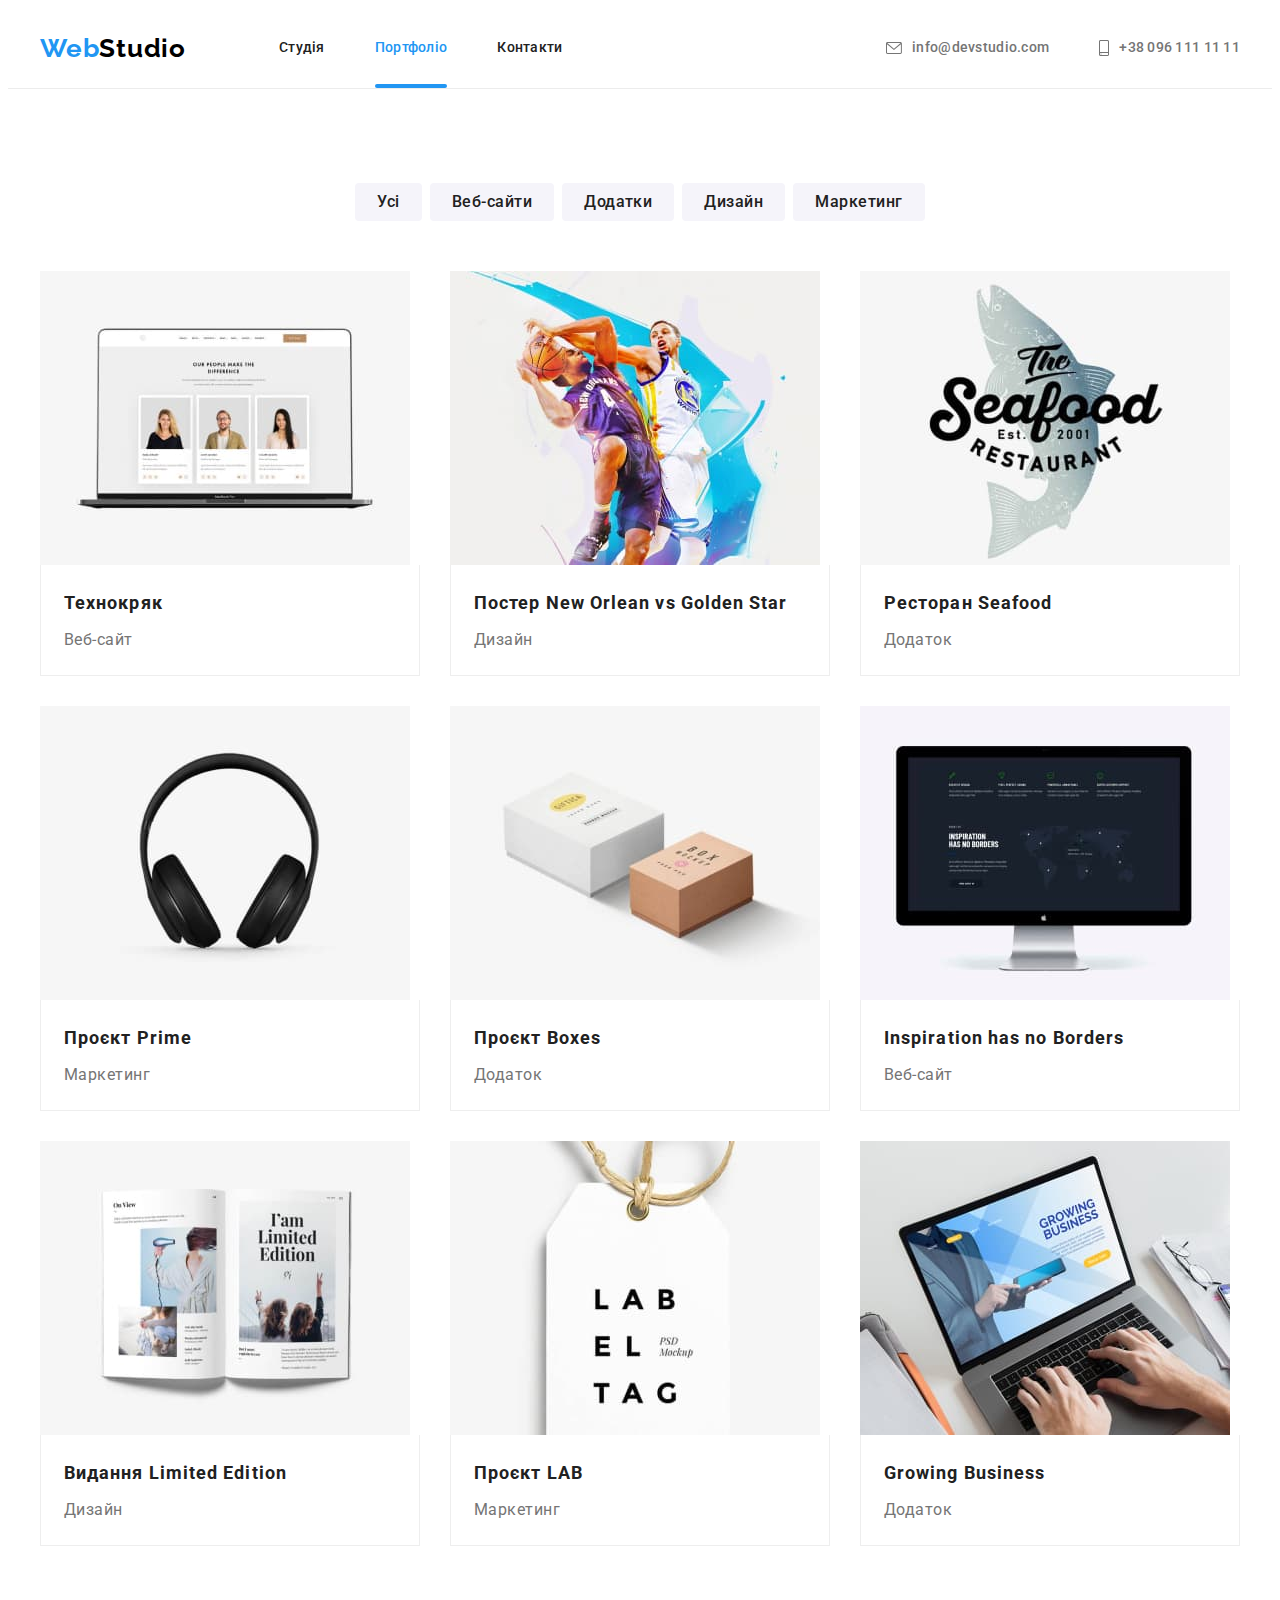
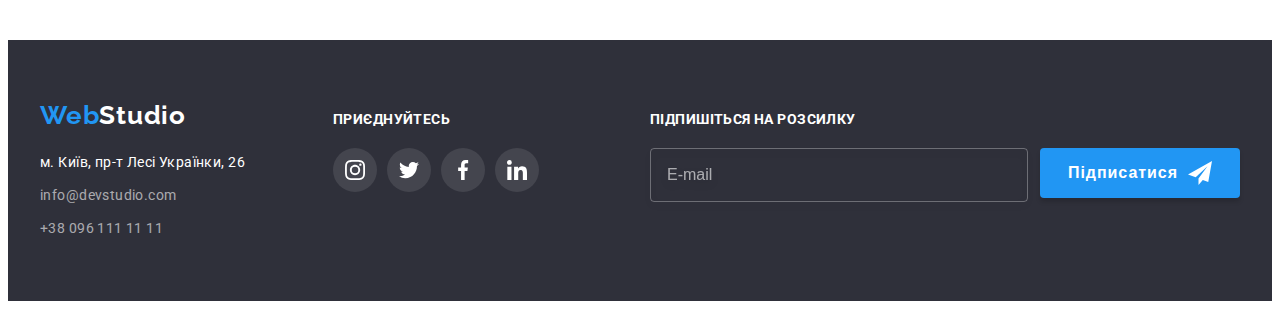
==== portfolio.html @ d059f456 "test" ====
<!DOCTYPE html>
<html lang="en">
  <head>
    <meta charset="UTF-8" />
    <meta http-equiv="X-UA-Compatible" content="IE=edge" />
    <meta name="viewport" content="width=device-width, initial-scale=1.0" />
    <title>Portfolio</title>

    <link rel="preconnect" href="https://fonts.googleapis.com" />
    <link rel="preconnect" href="https://fonts.gstatic.com" crossorigin />
    <link
      href="https://fonts.googleapis.com/css2?family=Raleway:wght@700&family=Roboto:wght@400;500;700;900&display=swap"
      rel="stylesheet"
    />
    <link
      rel="stylesheet"
      href="https://cdnjs.cloudflare.com/ajax/libs/modern-normalize/1.1.0/modern-normalize.min.css"
      integrity="sha512-wpPYUAdjBVSE4KJnH1VR1HeZfpl1ub8YT/NKx4PuQ5NmX2tKuGu6U/JRp5y+Y8XG2tV+wKQpNHVUX03MfMFn9Q=="
      crossorigin="anonymous"
      referrerpolicy="no-referrer"
    />
    <link
      rel="stylesheet"
      href="https://cdnjs.cloudflare.com/ajax/libs/animate.css/4.1.1/animate.min.css"
    />
    <link href="https://unpkg.com/aos@2.3.1/dist/aos.css" rel="stylesheet" />
    <link rel="stylesheet" href="./css/style.css" />
  </head>
  <body>
    <header class="top top-border">
      <div class="container">
        <a class="top-logo" href="#" lang="en"
          ><span class="logo-color">Web</span>Studio</a
        >
        <nav class="navigation">
          <ul class="nav-site list">
            <li class="navigation-item">
              <a class="link" href="./index.html">Студія</a>
            </li>
            <li class="navigation-item">
              <a class="link current" href="./portfolio.html">Портфоліо</a>
            </li>
            <li class="navigation-item">
              <a class="link" href="#">Контакти</a>
            </li>
          </ul>
        </nav>
        <ul class="nav-contacts list">
          <li class="contacts-item">
            <a class="link-contacts" href="mailto:info@devstudio.com"
              ><svg class="contacts-userpic" width="16" height="12">
                <use href="./images/icons.svg#icon-letter"></use>
              </svg>
              info@devstudio.com
            </a>
          </li>

          <li class="contacts-item">
            <a class="link-contacts" href="tel:+380961111111">
              <svg class="contacts-userpic" width="10" height="16">
                <use href="./images/icons.svg#icon-smartphone"></use>
              </svg>
              +38 096 111 11 11
            </a>
          </li>
        </ul>
      </div>
    </header>
    <main>
      <!-- Фільтр портфоліо -->

      <section class="section">
        <div class="container">
          <h1 hidden class="visually-hidden">Портфоліо</h1>
          <ul class="filter-list list">
            <li class="filter-item">
              <button class="filter-btn" type="button">Усі</button>
            </li>
            <li>
              <button class="filter-btn" type="button">Веб-сайти</button>
            </li>
            <li><button class="filter-btn" type="button">Додатки</button></li>
            <li><button class="filter-btn" type="button">Дизайн</button></li>
            <li>
              <button class="filter-btn" type="button">Маркетинг</button>
            </li>
          </ul>
          <!-- Портфоліо -->
          <ul class="portfolio-list list">
            <li class="portfolio-item">
              <a class="portfolio-link" href="#">
                <div class="portfolio-description-wrap">
                  <img
                    src="./images/project_1.jpg"
                    alt="ноутбук з відкритим сайтом"
                    width="370"
                  />
                  <p class="portfolio-description">
                    Ресурс пропонує комплексні пропозиції з різним рівнем
                    функціоналу та сервісів. Все це дозволить відвідувачу
                    отримати вичерпні відомості про компанію чи приватну особу.
                  </p>
                </div>
                <div class="border-wrap">
                  <h2 class="portfolio-title">Технокряк</h2>
                  <p class="portfolio-text">Веб-сайт</p>
                </div>
              </a>
            </li>
            <li class="portfolio-item">
              <a class="portfolio-link" href="#">
                <div class="portfolio-description-wrap">
                  <img
                    src="./images/project_2.jpg"
                    alt="два баскетболісти і м'яч"
                    width="370"
                  />
                  <p class="portfolio-description">
                    Ресурс пропонує комплексні пропозиції з різним рівнем
                    функціоналу та сервісів. Все це дозволить відвідувачу
                    отримати вичерпні відомості про компанію чи приватну особу.
                  </p>
                </div>
                <div class="border-wrap">
                  <h2 class="portfolio-title">
                    Постер New Orlean vs Golden Star
                  </h2>
                  <p class="portfolio-text">Дизайн</p>
                </div>
              </a>
            </li>
            <li class="portfolio-item">
              <a class="portfolio-link" href="#">
                <div class="portfolio-description-wrap">
                  <img
                    src="./images/project_3.jpg"
                    alt="назва ресторану"
                    width="370"
                  />
                  <p class="portfolio-description">
                    Ресурс пропонує комплексні пропозиції з різним рівнем
                    функціоналу та сервісів. Все це дозволить відвідувачу
                    отримати вичерпні відомості про компанію чи приватну особу.
                  </p>
                </div>
                <div class="border-wrap">
                  <h2 class="portfolio-title">Ресторан Seafood</h2>
                  <p class="portfolio-text">Додаток</p>
                </div>
              </a>
            </li>
            <li class="portfolio-item">
              <a class="portfolio-link" href="#">
                <div class="portfolio-description-wrap">
                  <img
                    src="./images/project_4.jpg"
                    alt="навушники"
                    width="370"
                  />
                  <p class="portfolio-description">
                    Ресурс пропонує комплексні пропозиції з різним рівнем
                    функціоналу та сервісів. Все це дозволить відвідувачу
                    отримати вичерпні відомості про компанію чи приватну особу.
                  </p>
                </div>
                <div class="border-wrap">
                  <h2 class="portfolio-title">Проєкт Prime</h2>
                  <p class="portfolio-text">Маркетинг</p>
                </div>
              </a>
            </li>
            <li class="portfolio-item">
              <a class="portfolio-link" href="#">
                <div class="portfolio-description-wrap">
                  <img
                    src="./images/project_5.jpg"
                    alt="дві картонні коробки"
                    width="370"
                  />
                  <p class="portfolio-description">
                    Ресурс пропонує комплексні пропозиції з різним рівнем
                    функціоналу та сервісів. Все це дозволить відвідувачу
                    отримати вичерпні відомості про компанію чи приватну особу.
                  </p>
                </div>
                <div class="border-wrap">
                  <h2 class="portfolio-title">Проєкт Boxes</h2>
                  <p class="portfolio-text">Додаток</p>
                </div>
              </a>
            </li>
            <li class="portfolio-item">
              <a class="portfolio-link" href="#">
                <div class="portfolio-description-wrap">
                  <img src="./images/project_6.jpg" alt="монітор" width="370" />
                  <p class="portfolio-description">
                    Ресурс пропонує комплексні пропозиції з різним рівнем
                    функціоналу та сервісів. Все це дозволить відвідувачу
                    отримати вичерпні відомості про компанію чи приватну особу.
                  </p>
                </div>
                <div class="border-wrap">
                  <h2 class="portfolio-title">Inspiration has no Borders</h2>
                  <p class="portfolio-text">Веб-сайт</p>
                </div>
              </a>
            </li>
            <li class="portfolio-item">
              <a class="portfolio-link" href="#">
                <div class="portfolio-description-wrap">
                  <img
                    src="./images/project_7.jpg"
                    alt="розгорнутий журнал"
                    width="370"
                  />
                  <p class="portfolio-description">
                    Ресурс пропонує комплексні пропозиції з різним рівнем
                    функціоналу та сервісів. Все це дозволить відвідувачу
                    отримати вичерпні відомості про компанію чи приватну особу.
                  </p>
                </div>
                <div class="border-wrap">
                  <h2 class="portfolio-title">Видання Limited Edition</h2>
                  <p class="portfolio-text">Дизайн</p>
                </div>
              </a>
            </li>
            <li class="portfolio-item">
              <a class="portfolio-link" href="#">
                <div class="portfolio-description-wrap">
                  <img
                    src="./images/project_8.jpg"
                    alt="етикетка"
                    width="370"
                  />
                  <p class="portfolio-description">
                    Ресурс пропонує комплексні пропозиції з різним рівнем
                    функціоналу та сервісів. Все це дозволить відвідувачу
                    отримати вичерпні відомості про компанію чи приватну особу.
                  </p>
                </div>
                <div class="border-wrap">
                  <h2 class="portfolio-title">Проєкт LAB</h2>
                  <p class="portfolio-text">Маркетинг</p>
                </div>
              </a>
            </li>
            <li class="portfolio-item">
              <a class="portfolio-link" href="#">
                <div class="portfolio-description-wrap">
                  <img
                    src="./images/project_9.jpg"
                    alt="людина друкує на клавіатурі ноутбука"
                    width="370"
                  />
                  <p class="portfolio-description">
                    Ресурс пропонує комплексні пропозиції з різним рівнем
                    функціоналу та сервісів. Все це дозволить відвідувачу
                    отримати вичерпні відомості про компанію чи приватну особу.
                  </p>
                </div>
                <div class="border-wrap">
                  <h2 class="portfolio-title">Growing Business</h2>
                  <p class="portfolio-text">Додаток</p>
                </div>
              </a>
            </li>
          </ul>
        </div>
      </section>
    </main>
    <!-- Підвал сторінки -->
    <footer class="footer">
      <div class="container footer-wrap">
        <div class="address-content">
          <a class="footer-logo" href="#" lang="en"
            ><span class="logo-color">Web</span>Studio</a
          >
          <address class="address">
            <ul class="list">
              <li class="address-list">
                <a
                  class="address-map"
                  href="https://goo.gl/maps/hzjMdgmoTVDKXvQg8"
                  target="_blank"
                  rel="noopener noreferrer"
                  >м. Київ, пр-т Лесі Українки, 26</a
                >
              </li>
              <li class="address-list">
                <a class="footer-contacts link" href="mailto:info@devstudio.com"
                  >info@devstudio.com</a
                >
              </li>
              <li class="address-list">
                <a class="footer-contacts link" href="tel:+380961111111"
                  >+38 096 111 11 11</a
                >
              </li>
            </ul>
          </address>
        </div>
        <div class="soc-content">
          <p class="footer-soc-title">приєднуйтесь</p>
          <ul class="footer-soc-list">
            <li class="footer-soc-item">
              <a class="footer-soc-link" href="">
                <svg class="footer-soc-icon" width="20" height="20">
                  <use href="./images/icons.svg#icon-instagram"></use>
                </svg>
              </a>
            </li>
            <li class="footer-soc-item">
              <a class="footer-soc-link" href="">
                <svg class="footer-soc-icon" width="20" height="20">
                  <use href="./images/icons.svg#icon-twitter"></use>
                </svg>
              </a>
            </li>
            <li class="footer-soc-item">
              <a class="footer-soc-link" href="">
                <svg class="footer-soc-icon" width="20" height="20">
                  <use href="./images/icons.svg#icon-facebook"></use>
                </svg>
              </a>
            </li>
            <li class="footer-soc-item">
              <a class="footer-soc-link" href="">
                <svg class="footer-soc-icon" width="20" height="20">
                  <use href="./images/icons.svg#icon-linkedin"></use>
                </svg>
              </a>
            </li>
          </ul>
        </div>
         <div class="subscribe">
          <p class="subscribe-uptitle">Підпишіться на розсилку</p>
          <form class="subscribe-form" action="#" autocomplete="on">
                <input
                  class="subscribe-input"
                  type="email"
                  name="email"
                  placeholder="E-mail"
                  required
                  aria-label="Email"
                />
              <button
                class="subscribe-button"
                type="submit"
               
              >
                Підписатися
                <svg class="subscribe-icon" width="24" height="24">
                  <use
                    href="./images/icons.svg#icon-send"
                  ></use>
                </svg>
              </button>
            </div>
      </div>
    </footer>
    <script src="https://unpkg.com/aos@2.3.1/dist/aos.js"></script>
    <script>
      AOS.init();
    </script>
  </body>
</html>
---- css/style.css ----
body {
    background-color: var(--white-color);
    font-family:  'Roboto', sans-serif;
}
h1, 
h2, 
h3, 
h4, 
h5, 
h6,
p {
   margin: 0;
}
ul {
   margin: 0;
   padding-left: 0;
}
li {
   list-style: none;
}
img {
   display: block;
   max-width: 100%;
   height: auto;
}
a {
   text-decoration: none;
}
button {
   cursor: pointer;
}

 :root {
    --title-color: #212121;
    --accent-color: #2196F3;
    --text-color: #757575;
    --white-color: #FFFFFF;
    --black-color: #000000;
    --section-background-color: #F5F4FA;
    --btn-background-color: #F5F4FA;
    --hero-footer-background:#2F303A;
    --border-line-portfolio: #EEEEEE;
    --soc-icon-color: #AFB1B8;
    --cubic: cubic-bezier(0.4, 0, 0.2, 1);
   
 }
/* HEADER*/
.container {
   width: 1200px;
   margin: 0 auto;
   padding-left: 15px;
   padding-right: 15px;
   outline: none;
}

.top > .container {
   display: flex;
   align-items: center;
   
 }
 .container > .top-logo {
    font-family: 'Raleway', sans-serif;
    color: var(--black-color);
    font-weight: 700;
    font-size: 26px;
    line-height: 1.19;
    letter-spacing: 0.03em;
    text-decoration: none;
    margin-right: 93px;    
 }

 .logo-color {
     color: var(--accent-color);
     font-family: 'Raleway', sans-serif;
 }
 /* navigation */
 .nav-site {
   display: flex;
 } 
 .nav-site .navigation-item:not(:last-child),
 .nav-contacts .contacts-item:not(:last-child) {
   margin-right: 50px;
 }
 .nav-contacts {
   display: flex;
   margin-left: auto;
 }
 .navigation-item > .link,
 .link-contacts {
   display: block;
   padding-top: 32px;
   padding-bottom: 32px;
 }
  .link {
     color: var(--title-color);
     font-weight: 500;
     font-size: 14px;
     line-height: 1.14;
     letter-spacing: 0.02em;
     text-decoration: none;
     transition: color 250ms cubic-bezier(0.4, 0, 0.2, 1);
     
  }
.link:hover,
.link:focus {
    color: var(--accent-color);  
    cursor: pointer;
   
}
.link-contacts {
    color: var(--text-color);
    font-weight: 500;
    font-size: 14px;
    line-height: 1.14;
    letter-spacing: 0.02em;
   transition: color 250ms cubic-bezier(0.4, 0, 0.2, 1);
}
.link-contacts:hover,
.link-contacts:focus {
   color: var(--accent-color);
   cursor: pointer;
}
 .list {
    list-style: none;
    text-decoration: none;
 }
  .link-contacts {
   display: flex;
   align-items: center;
   gap: 10px;
   color: var(--text-color);
  }
  .contacts-userpic {
   fill: currentColor;
  }


 
 .nav-site .current {
    color: var(--accent-color)
 }
 .navigation-item {
   position: relative;
 }
 .current::after {
   position: absolute;
   bottom: 0;
   content: '';
   display: block;
   height: 4px;
   width: 100%;
   border-radius: 2px;
   background: var(--accent-color);
      
 }
 /* HERO */
 section.hero {
    background-color: var(--hero-footer-background);
   background-image: linear-gradient(rgba(47, 48, 58, 0.4),
            rgba(47, 48, 58, 0.4)),
         url(../images/bcg-img.jpg);
    background-repeat: no-repeat;
    background-position: center;
    margin: 0 auto;
    max-width: 1600px;
 }
 .hero {
   padding-top: 200px;
   padding-bottom: 200px; 
 }
 .hero-title {
    text-align: center;
    font-weight: 900;
    font-size: 44px;
    line-height: 1.36;
    letter-spacing: 0.06em;
    text-transform: uppercase;
    color: var(--white-color);
    margin-bottom: 30px;
   
 }
 .hero-button {
    display: block;
    margin: 0 auto;
    font-family: 'Roboto', sans-serif;
    font-weight: 700;
    font-size: 16px;
    line-height: 1.88;
    letter-spacing: 0.06em;
    color: var(--white-color);
    background-color: var(--accent-color);
    border: none;
    cursor: pointer;
    border-radius: 4px;
    padding: 10px 32px;
    outline: none;
    transition: color 350ms var(--cubic), background-color 350ms var(--cubic);
    
 }
 .hero-button:hover,
 .hero-button:focus {
   box-shadow: 0px 4px 4px rgb(0 0 0 / 15%);
   
   
 }
 .hero-button:active {
   transform: translateY(5px) translateX(2px);
   box-shadow: 2px 4px 0 transparent;
 }

 /* FEATURES */
.section {
   padding-top: 94px;
   padding-bottom: 94px;
 }





 .features-group-list {
   display: flex;
   justify-content: space-between;
   gap: 30px;
   margin-bottom: 30px;
 }
 
 .feature-icons {
   display: flex;
   align-items: center;
   justify-content: center;
   width: 270px;
   height: 120px;
   background-color: var(--btn-background-color);
  margin-bottom: 30px;
 }
 .features-list {
   display: flex;
   gap: 30px;
 }

 .features-title {
    font-weight: 700;
    font-size: 14px;
    line-height: 1.5;
    letter-spacing: 0.03em;
    text-transform: uppercase;
    color: var(--title-color);
    margin-bottom: 10px;
 }
 .features-text {
    font-weight: 400;
    font-size: 14px;
    line-height: 1.71;
    letter-spacing: 0.03em;
    color: var(--text-color);
 }
 /* WHAT WE DO */
 .action {
padding-top: 0;
 }
 .action-title {
   text-align: center;
    font-weight: 700;
    font-size: 36px;
    line-height: 1.16;
    letter-spacing: 0.03em;
    color: var(--title-color);
    margin-bottom: 50px;
 }
 .action-list {
   display: flex;
   gap: 30px;
 }
 .action-item {
   position: relative;
 }
 .action-text {
    position: absolute;
    bottom: 0;
    font-weight: 700;
    font-size: 14px;
    line-height: 1.14;
    letter-spacing: 0.03em;
    text-transform: uppercase;
    width: 370px;
    height: 70px;
    color: var(--white-color);
    background: rgba(47, 48, 58, 0.8);
    display: flex;
    align-items: center;
    justify-content: center;
    
 }
 
 /* OUR TEAM */
 .section-team {
   padding-top: 94px;
   padding-bottom: 94px;
 }
 .team {
    background-color: var(--section-background-color);
 }
 .team-list {
   display: flex;
   gap: 30px;

 }
 .team-item {
    background-color: var(--white-color);
    box-shadow: 0px 1px 3px rgba(0, 0, 0, 0.12), 0px 1px 1px rgba(0, 0, 0, 0.14), 0px 2px 1px rgba(0, 0, 0, 0.2);
    border-radius: 0px 0px 4px 4px;
 }
 .team-title {
    font-weight: 700;
    font-size: 36px;
    line-height: 1.16;
    letter-spacing: 0.03em;
    color: var(--title-color);
    padding-bottom: 50px;
    text-align: center;
 }
 .team-uptitle {
   display: block;
   text-align: center;
    font-weight: 500;
    font-size: 16px;
    line-height: 1.18;
    letter-spacing: 0.03em;
    color: var(--title-color);
    margin-bottom: 10px;
 }
 .team-text {
   display: block;
   text-align: center;
    font-weight: 400;
    font-size: 16px;
    line-height: 1.18;
    letter-spacing: 0.03em;
    color: var(--text-color);
    margin-bottom: 16px;
   
 }
 .team-wrap {
   padding: 30px 0;
 }
 .team-list-icon {
   display: flex; 
   justify-content: center;
   gap: 10px;
   
 }
 .team-item-icon {
   display: inline-block;
   width: 44px;
   height: 44px;
   background-size: contain;
      
 } 

 .team-soc-link:hover,
 .team-soc-link:focus {
   background-color: var(--accent-color);
   color: var(--white-color);
   cursor: pointer;
 }
 .team-soc-link {
   display: flex;
   align-items: center;
   justify-content: center;
   width: 100%;
   height: 100%;
   color: var(--soc-icon-color);
   border-radius: 50%;
   transition: background-color 250ms var(--cubic), color 250ms var(--cubic);
 }

 .team-soc-icon {
   fill: currentColor;
 }
 
 /* CLIENTS */
 .client-title {
   font-weight: 700;
   font-size: 36px;
   line-height: 1.16;
   letter-spacing: 0.03em;
   color: var(--title-color);
   padding-bottom: 50px;
   text-align: center;
 }
 .client-list {
   display: flex;
   gap: 30px;
   justify-content: center;
   
 }
 .client-item {
   width: 170px;
   height: 92px;
   border-radius: 4px;
 }

 .client-link {
   display: flex;
   justify-content: center;
   align-items: center;
   border: 1px solid #AFB1B8;
   color: #AFB1B8;
   border-radius: 4px;
   width: 100%;
   height: 100%;
   transition: color 250ms var(--cubic), border-color 250ms var(--cubic);
 }
 .client-icon {
   fill:currentColor;
   
 }

 .client-link:hover,
 .client-link:focus {
    border-color: var(--accent-color);
    color: var(--accent-color);
 }

 .client-icon:hover {
    fill: var(--accent-color);  
      
 }


 /* FOOTER */
 .footer {
    background-color: var(--hero-footer-background);
 }
 .footer > .container {
   padding-top: 60px;
   padding-bottom: 60px;
   margin: 0 auto;
 }
 .footer-logo {
   display: block;
   margin-bottom: 20px;
 }
 .footer-logo {
   font-family: 'Raleway', sans-serif;
   color: var(--white-color);
   font-weight: 700;
   font-size: 26px;
   line-height: 1.2;
   letter-spacing: 0.03em;
   text-decoration: none;
 }
.address-list > a {
    text-decoration: none;
    font-weight: 400;
    font-style: normal;
    font-size: 14px;
    line-height: 1.71;
    letter-spacing: 0.03em;
    
}
.address-list:not(:last-child)
 {
   display: block;
   margin-bottom: 9px;
}
.address-map {
    color: var(--white-color);
}

.footer-contacts {
   color: rgba(255, 255, 255, 0.6);
}
.footer-wrap {
   display: flex;
   align-items: baseline;
   justify-content: space-between;
}
.soc-content {
   margin-right: 93px;
}
.footer-soc-title {
   display: block;
   font-weight: 700;
   font-size: 14px;
   line-height: 1.14;
   letter-spacing: 0.03em;
   text-transform: uppercase;
   color: var(--white-color);
   margin-bottom: 20px;
  
}
.footer-soc-list {
   display: flex;
   justify-content: center;
   gap: 10px;
}
.footer-soc-item {
   width: 44px;
   height: 44px;
  

}
.footer-soc-link:hover,
.footer-soc-link:focus {
   background-color: var(--accent-color);
}
.footer-soc-link {
   display: flex;
   align-items: center;
   justify-content: center;
   width: 100%;
   height: 100%;
   background: rgba(255, 255, 255, 0.1);
   color: var(--white-color);
   border-radius: 50%;
   transition: background-color 250ms var(--cubic);
}
.footer-soc-icon {
   color: currentColor;
}
.footer-soc-icon {
   fill: var(--white-color);
}
.address-content {
   margin-right: 70px;
}

.title-newsletter {
   font-weight: 700;
   font-size: 14px;
   line-height: 1.14;
   text-transform: uppercase;
   color: var(--white-color);
   margin-bottom: 20px; 
}
.subscribe-form {
   display: flex;
   gap: 12px;
   justify-content: flex-end;
}
.subscribe-uptitle {
   font-weight: 700;
   font-size: 14px;
   line-height: 1.14;
   letter-spacing: 0.03em;
   text-transform: uppercase;
   color: var(--white-color);
   margin-bottom: 20px;
}

.subscribe-label {
   display: block;
}
.subscribe-input {
   width: 358px;
   height: 50px;
   background-color: transparent;
   border: 1px solid rgba(255, 255, 255, 0.3);
   filter: drop-shadow(0px 4px 4px rgba(0, 0, 0, 0.15));
   border-radius: 4px;
   outline: transparent;
   padding-left: 16px;
   color: rgba(255, 255, 255, 0.6);
}

.subscribe-input::placeholder {
   font-size: 16px;
   line-height: 1.25;
   color: rgba(255, 255, 255, 0.6);
   
}
.subscribe-button {
   display: flex;
   justify-content: center;
   align-items: center;
   width: 200px;
   height: 50px;
   background-color: var(--accent-color);
   padding: 0;
   border: none;
   box-shadow: 0px 4px 4px rgba(0, 0, 0, 0.15);
   border-radius: 4px;
   outline: transparent;
   font-weight: 700;
   font-size: 16px;
   line-height: 1.87;
   letter-spacing: 0.06em;
   color: var(--white-color);
   transition: transform 250ms var(--cubic);
}
.subscribe-button:active {
 transform: translateY(2px);
 }

   

.subscribe-icon {
  fill: var(--white-color);
   margin-left: 10px;
}

/* PORTFOLIO */

.filter-list {
   display: flex;
   gap: 8px;
   justify-content: center;
   margin-bottom: 50px;
}
 .top-border {
    border-bottom: 1px solid #ECECEC;
 }
.filter-btn {
    font-family: 'Roboto', sans-serif;
    font-weight: 500;
    font-size: 16px;
    line-height: 1.62;
    letter-spacing: 0.03em;
    border: none;
    color: var(--title-color);
    background-color: var(--btn-background-color);
    border-radius: 4px;
    cursor: pointer;
    padding: 6px 22px;
   transition: background-color 250ms var(--cubic), color 250ms var(--cubic), box-shadow 250ms var(--cubic);
   
}
.filter-btn:hover,
.filter-btn:focus {
    background-color: var(--accent-color);
    color: var(--white-color);
   box-shadow: 0px 3px 1px rgba(0, 0, 0, 0.1), 0px 1px 2px rgba(0, 0, 0, 0.08), 0px 2px 2px rgba(0, 0, 0, 0.12);

}
.portfolio-item {
   position: relative;
   transition: box-shadow 250ms var(--cubic);
}
.portfolio-item:hover,
.portfolio-item:focus {
   box-shadow: 0px 1px 1px rgba(0, 0, 0, 0.12), 0px 4px 4px rgba(0, 0, 0, 0.06), 1px 4px 6px rgba(0, 0, 0, 0.16);
}
.portfolio-list {
   display: flex;
   flex-wrap: wrap;
   gap: 30px;
   justify-content: center;
}
.portfolio-description-wrap {
   position: relative;
   overflow: hidden;
   
}
.portfolio-description {
   position: absolute;
   top: 0;
   height: 100%;
   font-weight: 400; 
   font-size: 18px;
   line-height: 1.56;
   letter-spacing: 0.03em;
   color: var(--white-color);
   background: rgba(33, 150, 243, 0.9);
   padding: 63px 24px;
   opacity: 0;
   transform: translateY(100%);
   transition-duration: 250ms;
   transition-timing-function: cubic-bezier(0.2, 0, 0.2, 1);
  
   
  
}
.portfolio-link:hover .portfolio-description {
   opacity: 1;
   transform: translateY(0);
   transition-duration: 250ms;
   transition-timing-function: cubic-bezier(0.2, 0, 0.2, 1);  
  
 
  
}
.portfolio-title {
    font-weight: 700;
    font-size: 18px;
    line-height: 2.0;
    letter-spacing: 0.06em;
    color: var(--title-color);
    margin-bottom: 4px;
    
}
.portfolio-text {
    font-weight: 400;
    font-size: 16px;
    line-height: 1.88;
    letter-spacing: 0.03em;
    color: var(--text-color);
   
}
.portfolio-item {
    background-color: var(--white-color);
   flex-basis: calc((100% - 60px) / 3);
}
.portfolio-link {
    text-decoration: none;

}
.border-wrap {
   border-right: 1px solid var(--border-line-portfolio);
   border-bottom: 1px solid var(--border-line-portfolio);
   border-left: 1px solid var(--border-line-portfolio);
   padding: 20px 0 20px 23px;
  

}

/* MODAL */

 .backdrop {
    position: fixed;
    width: 100%;
    height: 100%;
    top: 0;
    z-index: 1;
    background-color: rgba(47, 48, 58, 0.4);
    transition: opacity 300ms var(--cubic), visibility 250ms var(--cubic);
   
 }

 .modal {
    position: absolute;
    width: 528px;
    min-height: 581px;
    background-color: var(--white-color);
    box-shadow: 0px 1px 3px rgba(0, 0, 0, 0.12), 0px 1px 1px rgba(0, 0, 0, 0.14), 0px 2px 1px rgba(0, 0, 0, 0.2);
    border-radius: 4px;
    top: 50%;
    left: 50%;
    transform: translate(-50%, -50%) scale(1);
    transition: transform 300ms var(--cubic);
    padding: 40px;

 }
  .backdrop.is-hidden>.modal {
   transform: translate(-50%, -50%) scale(0);
   
   
  }

 .is-hidden {
    visibility: hidden;
    opacity: 0;
    pointer-events: none; 
 } 

 .modal-btn-close {
    position: absolute;
    top: 8px;
    right: 8px;
    width: 30px;
    height: 30px;
    display: flex;
    align-items: center;
    justify-content: center;
    background-color: transparent;
    border: 1px solid rgba(0, 0, 0, 0.1);
    border-radius: 50%;
 } 
 .close-icon {
  fill: currentColor;
 }

 .modal-uptitle {
   font-weight: 700;
   font-size: 20px;
   line-height: 1.15;
   text-align: center;
   letter-spacing: 0.03em;
   color: var(--title-color);
   margin-bottom: 12px;
 }
 .modal-label {
   display: block;
   font-weight: 400;
   font-size: 12px;
   line-height: 1.16;
   letter-spacing: 0.01em;
   color: var(--text-color);
   margin-bottom: 4px;
 }
 .modal-input-wrapper {
   position: relative;
   margin-bottom: 10px;
 }
 .modal-input {
   width: 448px;
   height: 40px;
   border: 1px solid rgba(33, 33, 33, 0.2);
   border-radius: 4px;
   outline: transparent;
   padding-left: 42px;
   transition: border-color 250ms var(--cubic);
 }
 .modal-icon {
   position: absolute;
   left: 12px;
   top: 50%;
   transform: translateY(-50%);
   margin-right: 12px;
   transition: fill 250ms var(--cubic);
   
   
 }
 .modal-input:hover,
 .modal-input:focus,
 .modal-input:hover + .modal-icon,
 .modal-input:focus + .modal-icon {
   border-color: var(--accent-color);
   fill: var(--accent-color);
 }

 .modal-message {
   width: 448px;
   height: 120px;
   border: 1px solid rgba(33, 33, 33, 0.2);
   border-radius: 4px;
   margin-bottom: 20px;
   resize: none;
   padding: 12px 16px;
   outline: transparent;
   transition: border-color 250ms var(--cubic);
 }
 .modal-message:hover {
   border-color: var(--accent-color);
 }


.modal-message::placeholder {
   font-weight: 400;
   font-size: 12px;
   line-height: 1.16;
   letter-spacing: 0.01em;
   color: rgba(117, 117, 117, 0.5);
   
}
.custom-icon {
   width: 16px;
   height: 15px;
   display: flex;
   justify-content: center;
   align-items: center;
   border: 2px solid var(--title-color);
   border-radius: 2px;
   outline: transparent;
   margin-right: 7px;

}
.checkbox-wrapper {
   margin-bottom: 30px;
}
.checkbox-label {
   display: flex;
   justify-content: center;
   align-items: center;
   
}
.checkbox-input:checked + .custom-icon{
   border: none;
   border-color: var(--accent-color);
   background-color: var(--accent-color);
   color: var(--white-color);
   fill: currentColor;
}

/* .checkbox-input {
   position: absolute;
   -webkit-appearance: none;
   -moz-appearance: none;
   appearance: none; 
   або через .visually-hidden 
} */
 .checkbox-text {
   text-align: center;
   font-weight: 400;
   font-size: 14px;
   line-height: 2;   
   letter-spacing: 0.03em;
   color: var(--text-color);
   margin-right: 4px;
 }
 .text-link {
   font-weight: 400;
   font-size: 14px;
   line-height: 2;
   letter-spacing: 0.03em;
   text-decoration-line: underline;
   color: var(--accent-color);
 }

 .chekbox-icon {
   background-color: var(--accent-color);
   margin-right: 7px;
 }
  .modal-btn-submit {
     display: block;
     margin: 0 auto;
     width: 200px;
     height: 50px;
     font-weight: 700;
     font-size: 16px;
     line-height: 1.87;
     text-align: center;
     letter-spacing: 0.06em;
     color: var(--white-color);
     background-color: var(--accent-color);
     box-shadow: 0px 4px 4px rgba(0, 0, 0, 0.15);
     border-radius: 4px;
     border: none;
     transition: drop-shadow 250ms var(--cubic), transform 250ms var(--cubic) ;
  }

  .modal-btn-submit:hover,
  .modal-btn-submit:focus {
     filter: drop-shadow(0px 4px 4px rgba(0, 0, 0, 0.25));
     
  }
  .modal-btn-submit:active {
     transform: translateY(2px);
  }
 /* ------visually-hidden ------*/
  .visually-hidden {
     position: absolute;
     width: 1px;
     height: 1px;
     margin: -1px;
     border: 0;
     padding: 0;
     white-space: nowrap;
     clip-path: inset(100%);
     clip: rect(0 0 0 0);
     overflow: hidden;
  }
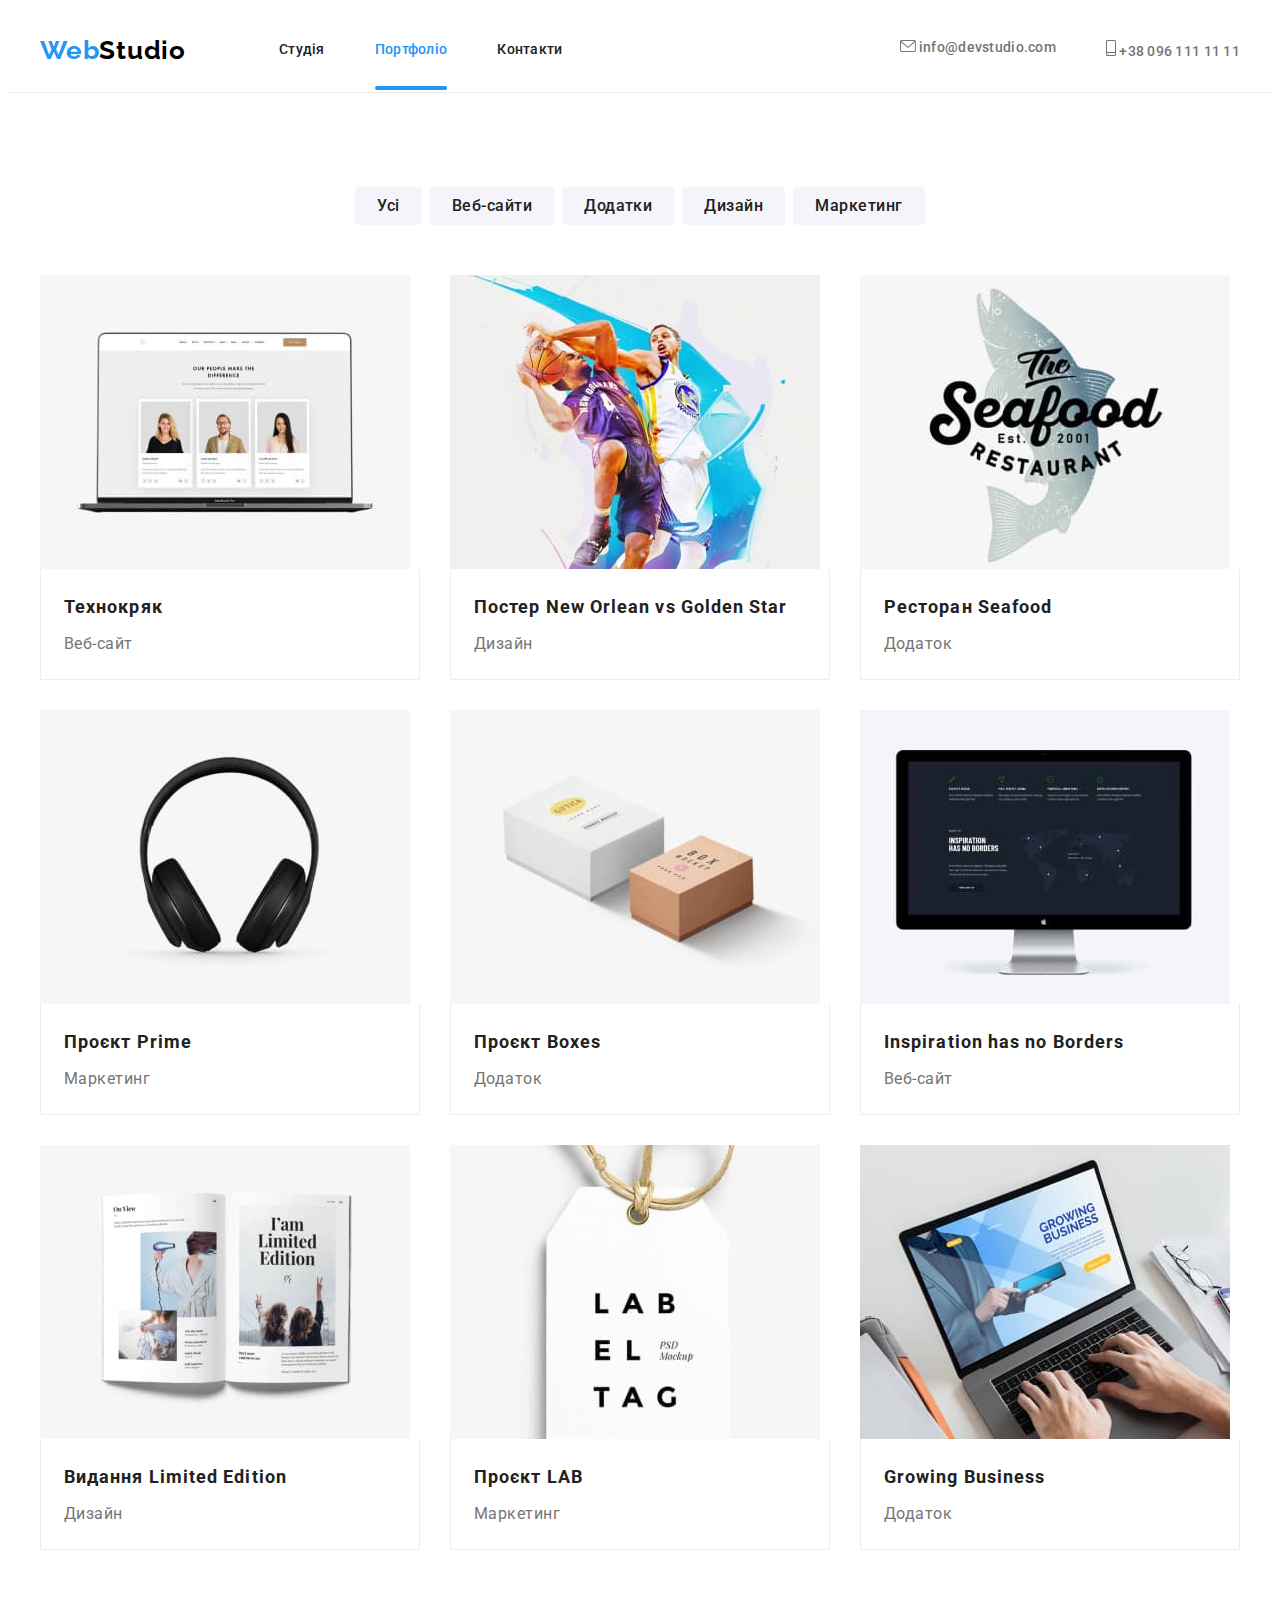
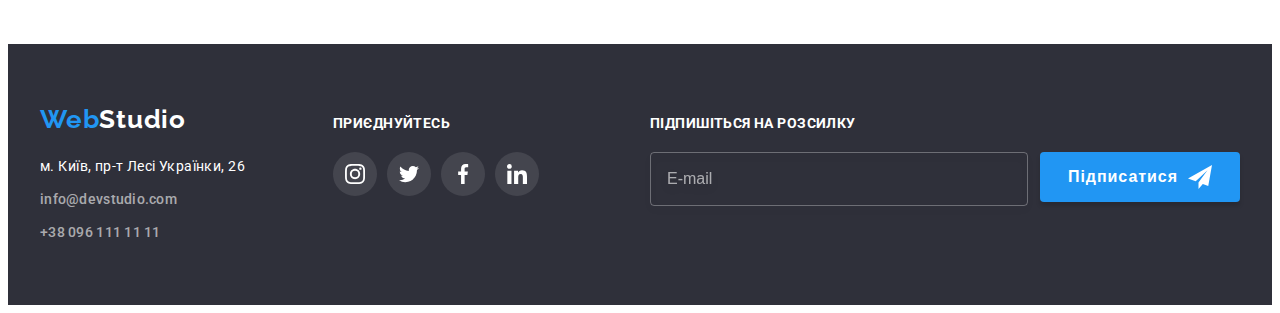
==== commit 5bb914c3: "transfared scss" ====
--- a/portfolio.html
+++ b/portfolio.html
@@ -24,7 +24,8 @@
       href="https://cdnjs.cloudflare.com/ajax/libs/animate.css/4.1.1/animate.min.css"
     />
     <link href="https://unpkg.com/aos@2.3.1/dist/aos.css" rel="stylesheet" />
-    <link rel="stylesheet" href="./css/style.css" />
+    
+    <link rel="stylesheet" href="./css/main.min.css">
   </head>
   <body>
     <header class="top top-border">
--- a/css/main.min.css
+++ b/css/main.min.css
@@ -0,0 +1 @@
+body{background-color:var(--white-color);font-family:"Roboto",sans-serif}h1,h2,h3,h4,h5,h6,p{margin:0}ul{margin:0;padding-left:0}li{list-style:none}img{display:block;max-width:100%;height:auto}a{text-decoration:none}button{cursor:pointer}:root{--title-color: #212121;--accent-color: #2196F3;--text-color: #757575;--white-color: #FFFFFF;--black-color: #000000;--section-background-color: #F5F4FA;--btn-background-color: #F5F4FA;--hero-footer-background: #2F303A;--border-line-portfolio: #EEEEEE;--soc-icon-color: #AFB1B8;--cubic: cubic-bezier(0.4, 0, 0.2, 1)}.container{width:1200px;margin:0 auto;padding-left:15px;padding-right:15px;outline:none}.container>.top-logo{font-family:"Raleway",sans-serif;color:var(--black-color);font-weight:700;font-size:26px;line-height:1.19;letter-spacing:.03em;text-decoration:none;margin-right:93px}.section{padding-top:94px;padding-bottom:94px}.visually-hidden{position:absolute;width:1px;height:1px;margin:-1px;border:0;padding:0;white-space:nowrap;-webkit-clip-path:inset(100%);clip-path:inset(100%);clip:rect(0 0 0 0);overflow:hidden}.top>.container{display:-webkit-box;display:-ms-flexbox;display:flex;-webkit-box-align:center;-ms-flex-align:center;align-items:center}.logo-color{color:var(--accent-color);font-family:"Raleway",sans-serif}.nav-site{display:-webkit-box;display:-ms-flexbox;display:flex}.nav-site .current{color:var(--accent-color)}.nav-site .navigation-item:not(:last-child){margin-right:50px}.nav-contacts{display:-webkit-box;display:-ms-flexbox;display:flex;margin-left:auto}.nav-contacts .contacts-item:not(:last-child){margin-right:50px}.navigation-item{position:relative}.navigation-item>.link{display:block;padding-top:32px;padding-bottom:32px}.link{color:var(--title-color);font-weight:500;font-size:14px;line-height:1.14;letter-spacing:.02em;text-decoration:none;-webkit-transition:color 250ms cubic-bezier(0.4, 0, 0.2, 1);transition:color 250ms cubic-bezier(0.4, 0, 0.2, 1)}.link:hover,.link:focus{color:var(--accent-color);cursor:pointer}.link-contacts{display:-webkit-box;display:-ms-flexbox;display:flex;-webkit-box-align:center;-ms-flex-align:center;align-items:center;gap:10px;color:var(--text-color);font-weight:500;font-size:14px;line-height:1.14;letter-spacing:.02em;-webkit-transition:color 250ms cubic-bezier(0.4, 0, 0.2, 1);transition:color 250ms cubic-bezier(0.4, 0, 0.2, 1);display:block;padding-top:32px;padding-bottom:32px}.link-contacts:hover,.link-contacts:focus{color:var(--accent-color);cursor:pointer}.contacts-userpic{fill:currentColor}.current::after{position:absolute;bottom:0;content:"";display:block;height:4px;width:100%;border-radius:2px;background:var(--accent-color)}.hero-bcg{background-color:var(--hero-footer-background);background-image:-webkit-gradient(linear, left top, left bottom, from(rgba(47, 48, 58, 0.4)), to(rgba(47, 48, 58, 0.4))),url(../images/bcg-img.jpg);background-image:linear-gradient(rgba(47, 48, 58, 0.4), rgba(47, 48, 58, 0.4)),url(../images/bcg-img.jpg);background-repeat:no-repeat;background-position:center;margin:0 auto;max-width:1600px}.hero{padding-top:200px;padding-bottom:200px}.hero-title{text-align:center;font-weight:900;font-size:44px;line-height:1.36;letter-spacing:.06em;text-transform:uppercase;color:var(--white-color);margin-bottom:30px}.hero-button{display:block;margin:0 auto;font-family:"Roboto",sans-serif;font-weight:700;font-size:16px;line-height:1.88;letter-spacing:.06em;color:var(--white-color);background-color:var(--accent-color);border:none;cursor:pointer;border-radius:4px;padding:10px 32px;outline:none;-webkit-transition:color 350ms var(--cubic),background-color 350ms var(--cubic);transition:color 350ms var(--cubic),background-color 350ms var(--cubic)}.hero-button:hover,.hero-button:focus{-webkit-box-shadow:0px 4px 4px rgba(0,0,0,.15);box-shadow:0px 4px 4px rgba(0,0,0,.15)}.hero-button:active{-webkit-transform:translateY(5px) translateX(2px);transform:translateY(5px) translateX(2px);-webkit-box-shadow:2px 4px 0 rgba(0,0,0,0);box-shadow:2px 4px 0 rgba(0,0,0,0)}.features-group-list{display:-webkit-box;display:-ms-flexbox;display:flex;-webkit-box-pack:justify;-ms-flex-pack:justify;justify-content:space-between;gap:30px;margin-bottom:30px}.feature-icons{display:-webkit-box;display:-ms-flexbox;display:flex;-webkit-box-align:center;-ms-flex-align:center;align-items:center;-webkit-box-pack:center;-ms-flex-pack:center;justify-content:center;width:270px;height:120px;background-color:var(--btn-background-color);margin-bottom:30px}.features-list{display:-webkit-box;display:-ms-flexbox;display:flex;gap:30px}.features-title{font-weight:700;font-size:14px;line-height:1.5;letter-spacing:.03em;text-transform:uppercase;color:var(--title-color);margin-bottom:10px}.features-text{font-weight:400;font-size:14px;line-height:1.71;letter-spacing:.03em;color:var(--text-color)}.action{padding-top:0}.action-title{text-align:center;font-weight:700;font-size:36px;line-height:1.16;letter-spacing:.03em;color:var(--title-color);margin-bottom:50px}.action-list{display:-webkit-box;display:-ms-flexbox;display:flex;gap:30px}.action-item{position:relative}.action-text{position:absolute;bottom:0;font-weight:700;font-size:14px;line-height:1.14;letter-spacing:.03em;text-transform:uppercase;width:370px;height:70px;color:var(--white-color);background:rgba(47,48,58,.8);display:-webkit-box;display:-ms-flexbox;display:flex;-webkit-box-align:center;-ms-flex-align:center;align-items:center;-webkit-box-pack:center;-ms-flex-pack:center;justify-content:center}.logo-color{color:var(--accent-color);font-family:"Raleway",sans-serif}.team{background-color:var(--section-background-color)}.team-list{display:-webkit-box;display:-ms-flexbox;display:flex;gap:30px}.team-item{background-color:var(--white-color);-webkit-box-shadow:0px 1px 3px rgba(0,0,0,.12),0px 1px 1px rgba(0,0,0,.14),0px 2px 1px rgba(0,0,0,.2);box-shadow:0px 1px 3px rgba(0,0,0,.12),0px 1px 1px rgba(0,0,0,.14),0px 2px 1px rgba(0,0,0,.2);border-radius:0px 0px 4px 4px}.team-title{font-weight:700;font-size:36px;line-height:1.16;letter-spacing:.03em;color:var(--title-color);padding-bottom:50px;text-align:center}.team-uptitle{display:block;text-align:center;font-weight:500;font-size:16px;line-height:1.18;letter-spacing:.03em;color:var(--title-color);margin-bottom:10px}.team-text{display:block;text-align:center;font-weight:400;font-size:16px;line-height:1.18;letter-spacing:.03em;color:var(--text-color);margin-bottom:16px}.team-wrap{padding:30px 0}.team-list-icon{display:-webkit-box;display:-ms-flexbox;display:flex;-webkit-box-pack:center;-ms-flex-pack:center;justify-content:center;gap:10px}.team-item-icon{display:inline-block;width:44px;height:44px;background-size:contain}.team-soc-link{display:-webkit-box;display:-ms-flexbox;display:flex;-webkit-box-align:center;-ms-flex-align:center;align-items:center;-webkit-box-pack:center;-ms-flex-pack:center;justify-content:center;width:100%;height:100%;color:var(--soc-icon-color);border-radius:50%;-webkit-transition:background-color 250ms var(--cubic),color 250ms var(--cubic);transition:background-color 250ms var(--cubic),color 250ms var(--cubic)}.team-soc-link:hover,.team-soc-link:focus{background-color:var(--accent-color);color:var(--white-color);cursor:pointer}.team-soc-icon{fill:currentColor}.client-title{font-weight:700;font-size:36px;line-height:1.16;letter-spacing:.03em;color:var(--title-color);padding-bottom:50px;text-align:center}.client-list{display:-webkit-box;display:-ms-flexbox;display:flex;gap:30px;-webkit-box-pack:center;-ms-flex-pack:center;justify-content:center}.client-item{width:170px;height:92px;border-radius:4px}.client-link{display:-webkit-box;display:-ms-flexbox;display:flex;-webkit-box-pack:center;-ms-flex-pack:center;justify-content:center;-webkit-box-align:center;-ms-flex-align:center;align-items:center;border:1px solid #afb1b8;color:#afb1b8;border-radius:4px;width:100%;height:100%;-webkit-transition:color 250ms var(--cubic),border-color 250ms var(--cubic);transition:color 250ms var(--cubic),border-color 250ms var(--cubic)}.client-link:hover,.client-link:focus{border-color:var(--accent-color);color:var(--accent-color)}.client-icon{fill:currentColor}.client-icon:hover{fill:var(--accent-color)}.footer{background-color:var(--hero-footer-background)}.footer>.container{padding-top:60px;padding-bottom:60px;margin:0 auto}.footer-logo{display:block;margin-bottom:20px;font-family:"Raleway",sans-serif;color:var(--white-color);font-weight:700;font-size:26px;line-height:1.2;letter-spacing:.03em;text-decoration:none}.address-list{text-decoration:none;font-weight:400;font-style:normal;font-size:14px;line-height:1.71;letter-spacing:.03em}.address-list:not(:last-child){display:block;margin-bottom:9px}.address-map{color:var(--white-color)}.footer-contacts{color:rgba(255,255,255,.6)}.footer-wrap{display:-webkit-box;display:-ms-flexbox;display:flex;-webkit-box-align:baseline;-ms-flex-align:baseline;align-items:baseline;-webkit-box-pack:justify;-ms-flex-pack:justify;justify-content:space-between}.soc-content{margin-right:93px}.footer-soc-title{display:block;font-weight:700;font-size:14px;line-height:1.14;letter-spacing:.03em;text-transform:uppercase;color:var(--white-color);margin-bottom:20px}.footer-soc-list{display:-webkit-box;display:-ms-flexbox;display:flex;-webkit-box-pack:center;-ms-flex-pack:center;justify-content:center;gap:10px}.footer-soc-list:hover,.footer-soc-list:focus{background-color:var(--accent-color)}.footer-soc-item{width:44px;height:44px}.footer-soc-link{display:-webkit-box;display:-ms-flexbox;display:flex;-webkit-box-align:center;-ms-flex-align:center;align-items:center;-webkit-box-pack:center;-ms-flex-pack:center;justify-content:center;width:100%;height:100%;background:rgba(255,255,255,.1);color:var(--white-color);border-radius:50%;-webkit-transition:background-color 250ms var(--cubic);transition:background-color 250ms var(--cubic)}.footer-soc-icon{color:currentColor;fill:var(--white-color)}.address-content{margin-right:70px}.title-newsletter{font-weight:700;font-size:14px;line-height:1.14;text-transform:uppercase;color:var(--white-color);margin-bottom:20px}.subscribe-form{display:-webkit-box;display:-ms-flexbox;display:flex;gap:12px;-webkit-box-pack:end;-ms-flex-pack:end;justify-content:flex-end}.subscribe-uptitle{font-weight:700;font-size:14px;line-height:1.14;letter-spacing:.03em;text-transform:uppercase;color:var(--white-color);margin-bottom:20px}.subscribe-label{display:block}.subscribe-input{width:358px;height:50px;background-color:rgba(0,0,0,0);border:1px solid rgba(255,255,255,.3);-webkit-filter:drop-shadow(0px 4px 4px rgba(0, 0, 0, 0.15));filter:drop-shadow(0px 4px 4px rgba(0, 0, 0, 0.15));border-radius:4px;outline:rgba(0,0,0,0);padding-left:16px;color:rgba(255,255,255,.6)}.subscribe-input::-webkit-input-placeholder{font-size:16px;line-height:1.25;color:rgba(255,255,255,.6)}.subscribe-input::-moz-placeholder{font-size:16px;line-height:1.25;color:rgba(255,255,255,.6)}.subscribe-input:-ms-input-placeholder{font-size:16px;line-height:1.25;color:rgba(255,255,255,.6)}.subscribe-input::-ms-input-placeholder{font-size:16px;line-height:1.25;color:rgba(255,255,255,.6)}.subscribe-input::placeholder{font-size:16px;line-height:1.25;color:rgba(255,255,255,.6)}.subscribe-button{display:-webkit-box;display:-ms-flexbox;display:flex;-webkit-box-pack:center;-ms-flex-pack:center;justify-content:center;-webkit-box-align:center;-ms-flex-align:center;align-items:center;width:200px;height:50px;background-color:var(--accent-color);padding:0;border:none;-webkit-box-shadow:0px 4px 4px rgba(0,0,0,.15);box-shadow:0px 4px 4px rgba(0,0,0,.15);border-radius:4px;outline:rgba(0,0,0,0);font-weight:700;font-size:16px;line-height:1.87;letter-spacing:.06em;color:var(--white-color);-webkit-transition:-webkit-transform 250ms var(--cubic);transition:-webkit-transform 250ms var(--cubic);transition:transform 250ms var(--cubic);transition:transform 250ms var(--cubic), -webkit-transform 250ms var(--cubic)}.subscribe-button:active{-webkit-transform:translateY(2px);transform:translateY(2px)}.subscribe-icon{fill:var(--white-color);margin-left:10px}.filter-list{display:-webkit-box;display:-ms-flexbox;display:flex;gap:8px;-webkit-box-pack:center;-ms-flex-pack:center;justify-content:center;margin-bottom:50px}.top-border{border-bottom:1px solid #ececec}.filter-btn{font-family:"Roboto",sans-serif;font-weight:500;font-size:16px;line-height:1.62;letter-spacing:.03em;border:none;color:var(--title-color);background-color:var(--btn-background-color);border-radius:4px;cursor:pointer;padding:6px 22px;-webkit-transition:background-color 250ms var(--cubic),color 250ms var(--cubic),-webkit-box-shadow 250ms var(--cubic);transition:background-color 250ms var(--cubic),color 250ms var(--cubic),-webkit-box-shadow 250ms var(--cubic);transition:background-color 250ms var(--cubic),color 250ms var(--cubic),box-shadow 250ms var(--cubic);transition:background-color 250ms var(--cubic),color 250ms var(--cubic),box-shadow 250ms var(--cubic),-webkit-box-shadow 250ms var(--cubic)}.filter-btn:hover,.filter-btn:focus{background-color:var(--accent-color);color:var(--white-color);-webkit-box-shadow:0px 3px 1px rgba(0,0,0,.1),0px 1px 2px rgba(0,0,0,.08),0px 2px 2px rgba(0,0,0,.12);box-shadow:0px 3px 1px rgba(0,0,0,.1),0px 1px 2px rgba(0,0,0,.08),0px 2px 2px rgba(0,0,0,.12)}.portfolio-item{position:relative;-webkit-transition:-webkit-box-shadow 250ms var(--cubic);transition:-webkit-box-shadow 250ms var(--cubic);transition:box-shadow 250ms var(--cubic);transition:box-shadow 250ms var(--cubic), -webkit-box-shadow 250ms var(--cubic)}.portfolio-item:hover,.portfolio-item:focus{-webkit-box-shadow:0px 1px 1px rgba(0,0,0,.12),0px 4px 4px rgba(0,0,0,.06),1px 4px 6px rgba(0,0,0,.16);box-shadow:0px 1px 1px rgba(0,0,0,.12),0px 4px 4px rgba(0,0,0,.06),1px 4px 6px rgba(0,0,0,.16)}.portfolio-list{display:-webkit-box;display:-ms-flexbox;display:flex;-ms-flex-wrap:wrap;flex-wrap:wrap;gap:30px;-webkit-box-pack:center;-ms-flex-pack:center;justify-content:center}.portfolio-description-wrap{position:relative;overflow:hidden}.portfolio-description{position:absolute;top:0;height:100%;font-weight:400;font-size:18px;line-height:1.56;letter-spacing:.03em;color:var(--white-color);background:rgba(33,150,243,.9);padding:63px 24px;opacity:0;-webkit-transform:translateY(100%);transform:translateY(100%);-webkit-transition-duration:250ms;transition-duration:250ms;-webkit-transition-timing-function:cubic-bezier(0.2, 0, 0.2, 1);transition-timing-function:cubic-bezier(0.2, 0, 0.2, 1)}.portfolio-link{text-decoration:none}.portfolio-link:hover .portfolio-description{opacity:1;-webkit-transform:translateY(0);transform:translateY(0);-webkit-transition-duration:250ms;transition-duration:250ms;-webkit-transition-timing-function:cubic-bezier(0.2, 0, 0.2, 1);transition-timing-function:cubic-bezier(0.2, 0, 0.2, 1)}.portfolio-title{font-weight:700;font-size:18px;line-height:2;letter-spacing:.06em;color:var(--title-color);margin-bottom:4px}.portfolio-text{font-weight:400;font-size:16px;line-height:1.88;letter-spacing:.03em;color:var(--text-color)}.portfolio-item{background-color:var(--white-color);-ms-flex-preferred-size:calc((100% - 60px)/3);flex-basis:calc((100% - 60px)/3)}.border-wrap{border-right:1px solid var(--border-line-portfolio);border-bottom:1px solid var(--border-line-portfolio);border-left:1px solid var(--border-line-portfolio);padding:20px 0 20px 23px}.backdrop{position:fixed;width:100%;height:100%;top:0;z-index:1;background-color:rgba(47,48,58,.4);-webkit-transition:opacity 300ms var(--cubic),visibility 250ms var(--cubic);transition:opacity 300ms var(--cubic),visibility 250ms var(--cubic)}.backdrop.is-hidden>.modal{-webkit-transform:translate(-50%, -50%) scale(0);transform:translate(-50%, -50%) scale(0)}.modal{position:absolute;width:528px;min-height:581px;background-color:var(--white-color);-webkit-box-shadow:0px 1px 3px rgba(0,0,0,.12),0px 1px 1px rgba(0,0,0,.14),0px 2px 1px rgba(0,0,0,.2);box-shadow:0px 1px 3px rgba(0,0,0,.12),0px 1px 1px rgba(0,0,0,.14),0px 2px 1px rgba(0,0,0,.2);border-radius:4px;top:50%;left:50%;-webkit-transform:translate(-50%, -50%) scale(1);transform:translate(-50%, -50%) scale(1);-webkit-transition:-webkit-transform 300ms var(--cubic);transition:-webkit-transform 300ms var(--cubic);transition:transform 300ms var(--cubic);transition:transform 300ms var(--cubic), -webkit-transform 300ms var(--cubic);padding:40px}.is-hidden{visibility:hidden;opacity:0;pointer-events:none}.modal-btn-close{position:absolute;top:8px;right:8px;width:30px;height:30px;display:-webkit-box;display:-ms-flexbox;display:flex;-webkit-box-align:center;-ms-flex-align:center;align-items:center;-webkit-box-pack:center;-ms-flex-pack:center;justify-content:center;background-color:rgba(0,0,0,0);border:1px solid rgba(0,0,0,.1);border-radius:50%}.close-icon{fill:currentColor}.modal-uptitle{font-weight:700;font-size:20px;line-height:1.15;text-align:center;letter-spacing:.03em;color:var(--title-color);margin-bottom:12px}.modal-label{display:block;font-weight:400;font-size:12px;line-height:1.16;letter-spacing:.01em;color:var(--text-color);margin-bottom:4px}.modal-input-wrapper{position:relative;margin-bottom:10px}.modal-input{width:448px;height:40px;border:1px solid rgba(33,33,33,.2);border-radius:4px;outline:rgba(0,0,0,0);padding-left:42px;-webkit-transition:border-color 250ms var(--cubic);transition:border-color 250ms var(--cubic)}.modal-input:hover,.modal-input:focus,.modal-input+.modal-icon,.modal-input:focus+.modal-icon{border-color:var(--accent-color);fill:var(--accent-color)}.modal-icon{position:absolute;left:12px;top:50%;-webkit-transform:translateY(-50%);transform:translateY(-50%);margin-right:12px;-webkit-transition:fill 250ms var(--cubic);transition:fill 250ms var(--cubic)}.modal-message{width:448px;height:120px;border:1px solid rgba(33,33,33,.2);border-radius:4px;margin-bottom:20px;resize:none;padding:12px 16px;outline:rgba(0,0,0,0);-webkit-transition:border-color 250ms var(--cubic);transition:border-color 250ms var(--cubic)}.modal-message:hover{border-color:var(--accent-color)}.modal-message::-webkit-input-placeholder{font-weight:400;font-size:12px;line-height:1.16;letter-spacing:.01em;color:rgba(117,117,117,.5)}.modal-message::-moz-placeholder{font-weight:400;font-size:12px;line-height:1.16;letter-spacing:.01em;color:rgba(117,117,117,.5)}.modal-message:-ms-input-placeholder{font-weight:400;font-size:12px;line-height:1.16;letter-spacing:.01em;color:rgba(117,117,117,.5)}.modal-message::-ms-input-placeholder{font-weight:400;font-size:12px;line-height:1.16;letter-spacing:.01em;color:rgba(117,117,117,.5)}.modal-message::placeholder{font-weight:400;font-size:12px;line-height:1.16;letter-spacing:.01em;color:rgba(117,117,117,.5)}.custom-icon{width:16px;height:15px;display:-webkit-box;display:-ms-flexbox;display:flex;-webkit-box-pack:center;-ms-flex-pack:center;justify-content:center;-webkit-box-align:center;-ms-flex-align:center;align-items:center;border:2px solid var(--title-color);border-radius:2px;outline:rgba(0,0,0,0);margin-right:7px}.checkbox-wrapper{margin-bottom:30px}.checkbox-label{display:-webkit-box;display:-ms-flexbox;display:flex;-webkit-box-pack:center;-ms-flex-pack:center;justify-content:center;-webkit-box-align:center;-ms-flex-align:center;align-items:center}.checkbox-input:checked+.custom-icon{border:none;border-color:var(--accent-color);background-color:var(--accent-color);color:var(--white-color);fill:currentColor}.checkbox-text{text-align:center;font-weight:400;font-size:14px;line-height:2;letter-spacing:.03em;color:var(--text-color);margin-right:4px}.text-link{font-weight:400;font-size:14px;line-height:2;letter-spacing:.03em;-webkit-text-decoration-line:underline;text-decoration-line:underline;color:var(--accent-color)}.chekbox-icon{background-color:var(--accent-color);margin-right:7px}.modal-btn-submit{display:block;margin:0 auto;width:200px;height:50px;font-weight:700;font-size:16px;line-height:1.87;text-align:center;letter-spacing:.06em;color:var(--white-color);background-color:var(--accent-color);-webkit-box-shadow:0px 4px 4px rgba(0,0,0,.15);box-shadow:0px 4px 4px rgba(0,0,0,.15);border-radius:4px;border:none;-webkit-transition:drop-shadow 250ms var(--cubic),-webkit-transform 250ms var(--cubic);transition:drop-shadow 250ms var(--cubic),-webkit-transform 250ms var(--cubic);transition:drop-shadow 250ms var(--cubic),transform 250ms var(--cubic);transition:drop-shadow 250ms var(--cubic),transform 250ms var(--cubic),-webkit-transform 250ms var(--cubic)}.modal-btn-submit:hover,.modal-btn-submit:focus{-webkit-filter:drop-shadow(0px 4px 4px rgba(0, 0, 0, 0.25));filter:drop-shadow(0px 4px 4px rgba(0, 0, 0, 0.25))}.modal-btn-submit:active{-webkit-transform:translateY(2px);transform:translateY(2px)}/*# sourceMappingURL=main.min.css.map */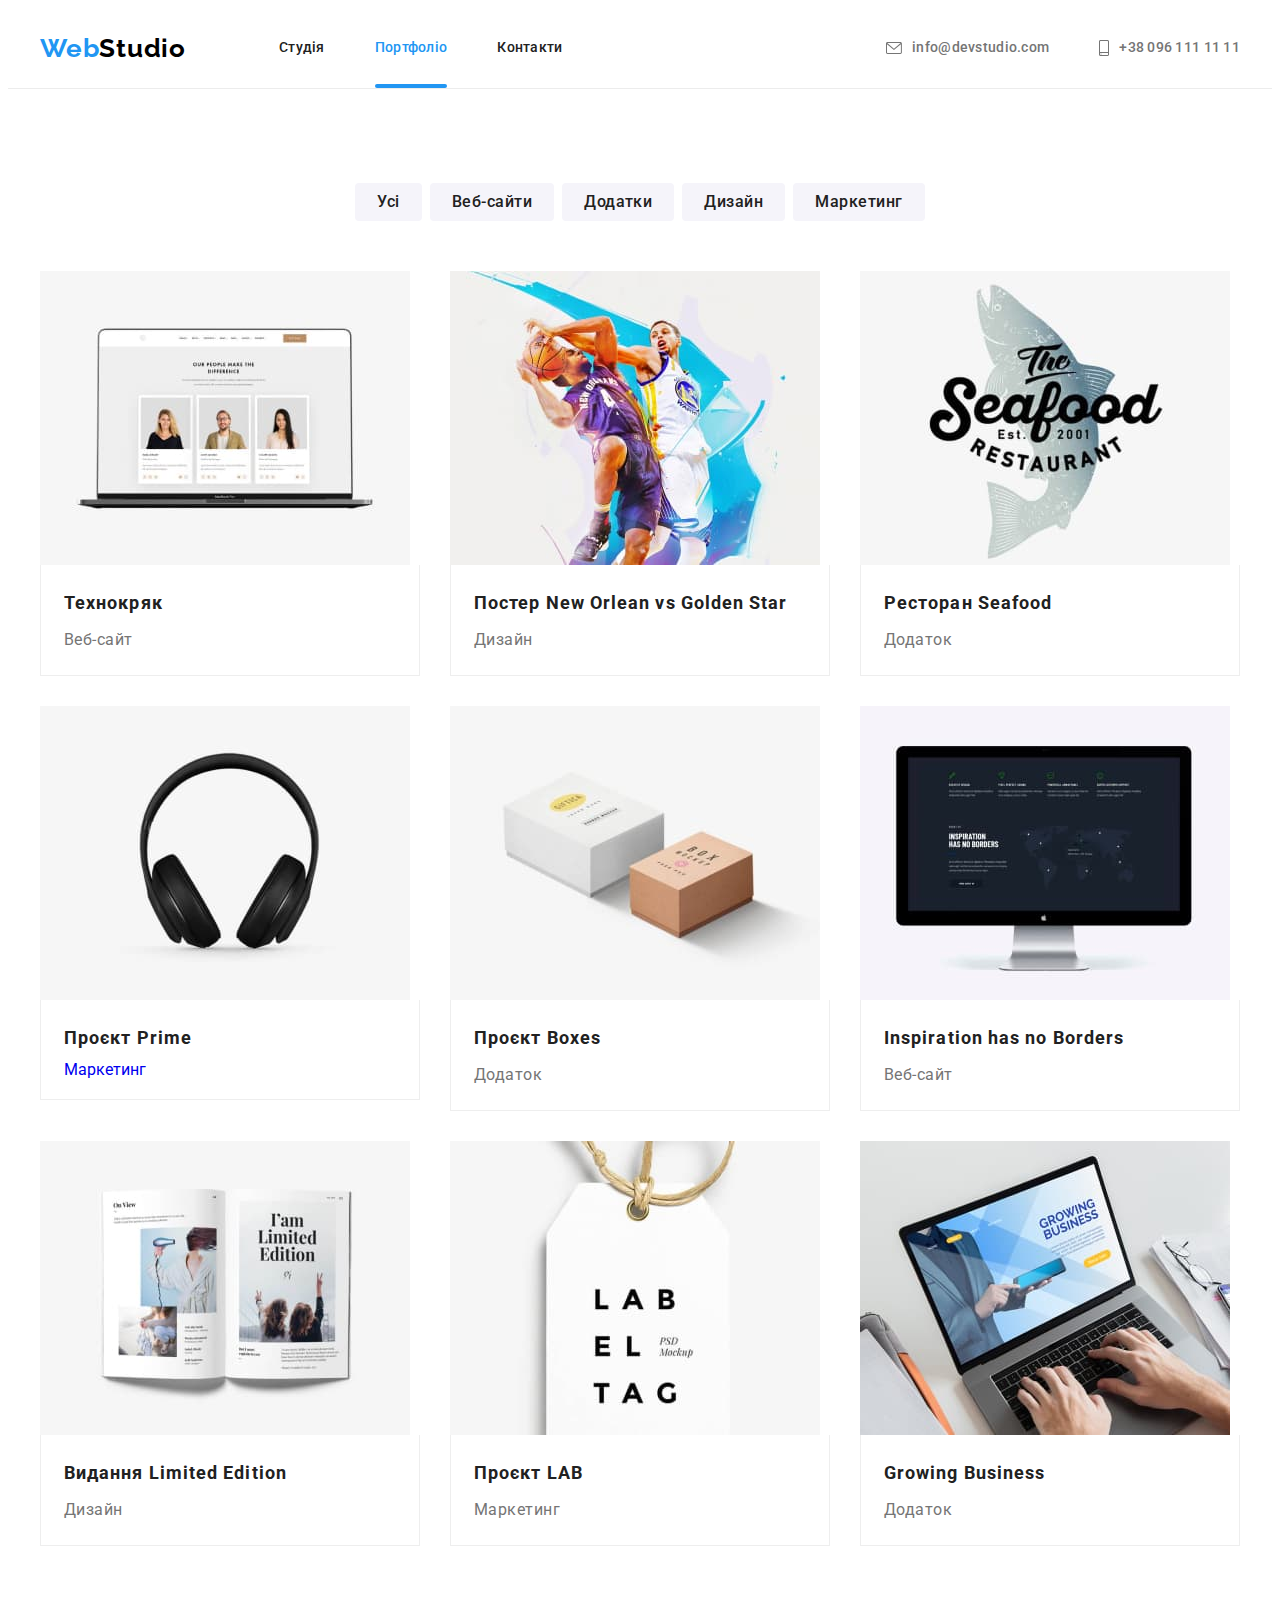
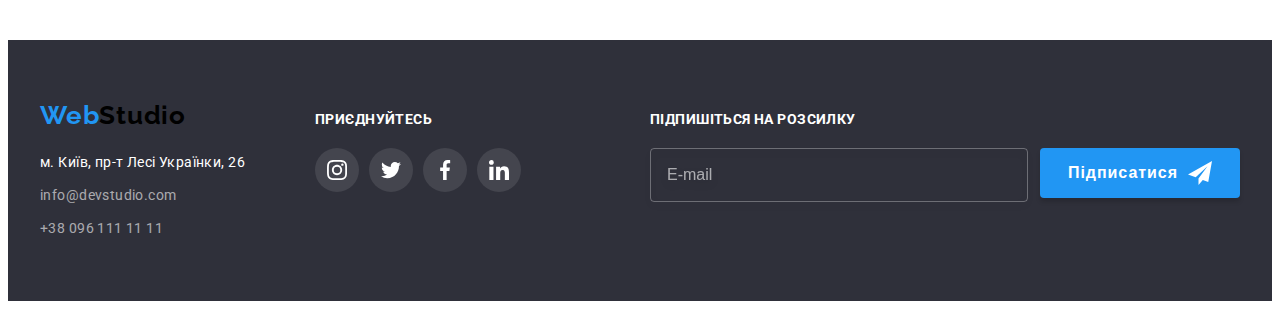
==== commit 4ec56230: "added scss" ====
--- a/portfolio.html
+++ b/portfolio.html
@@ -24,41 +24,41 @@
       href="https://cdnjs.cloudflare.com/ajax/libs/animate.css/4.1.1/animate.min.css"
     />
     <link href="https://unpkg.com/aos@2.3.1/dist/aos.css" rel="stylesheet" />
-    
+    <!-- <link rel="stylesheet" href="./css/style.css" /> -->
     <link rel="stylesheet" href="./css/main.min.css">
   </head>
   <body>
-    <header class="top top-border">
-      <div class="container">
-        <a class="top-logo" href="#" lang="en"
+    <header class="header top-border">
+      <div class="header__wrap container">
+        <a class="header__logo logo" href="#" lang="en"
           ><span class="logo-color">Web</span>Studio</a
         >
         <nav class="navigation">
-          <ul class="nav-site list">
-            <li class="navigation-item">
-              <a class="link" href="./index.html">Студія</a>
-            </li>
-            <li class="navigation-item">
-              <a class="link current" href="./portfolio.html">Портфоліо</a>
-            </li>
-            <li class="navigation-item">
-              <a class="link" href="#">Контакти</a>
+          <ul class="navigation__site list">
+            <li class="navigation__item">
+              <a class="navigation__link link" href="./index.html">Студія</a>
+            </li>
+            <li class="navigation__item">
+              <a class="navigation__link link current" href="./portfolio.html">Портфоліо</a>
+            </li>
+            <li class="navigation__item">
+              <a class="navigation__link link" href="#">Контакти</a>
             </li>
           </ul>
         </nav>
-        <ul class="nav-contacts list">
-          <li class="contacts-item">
-            <a class="link-contacts" href="mailto:info@devstudio.com"
-              ><svg class="contacts-userpic" width="16" height="12">
+        <ul class="navigation__contacts list">
+          <li class="contacts__item">
+            <a class="contacts__link" href="mailto:info@devstudio.com"
+              ><svg class="contacts__userpic" width="16" height="12">
                 <use href="./images/icons.svg#icon-letter"></use>
               </svg>
               info@devstudio.com
             </a>
           </li>
 
-          <li class="contacts-item">
-            <a class="link-contacts" href="tel:+380961111111">
-              <svg class="contacts-userpic" width="10" height="16">
+          <li class="contacts__item">
+            <a class="contacts__link" href="tel:+380961111111">
+              <svg class="contacts__userpic" width="10" height="16">
                 <use href="./images/icons.svg#icon-smartphone"></use>
               </svg>
               +38 096 111 11 11
@@ -71,198 +71,198 @@
       <!-- Фільтр портфоліо -->
 
       <section class="section">
-        <div class="container">
+        <div class="filter container">
           <h1 hidden class="visually-hidden">Портфоліо</h1>
-          <ul class="filter-list list">
-            <li class="filter-item">
-              <button class="filter-btn" type="button">Усі</button>
+          <ul class="filter__list list">
+            <li class="filter__item">
+              <button class="filter__btn" type="button">Усі</button>
             </li>
             <li>
-              <button class="filter-btn" type="button">Веб-сайти</button>
-            </li>
-            <li><button class="filter-btn" type="button">Додатки</button></li>
-            <li><button class="filter-btn" type="button">Дизайн</button></li>
+              <button class="filter__btn" type="button">Веб-сайти</button>
+            </li>
+            <li><button class="filter__btn" type="button">Додатки</button></li>
+            <li><button class="filter__btn" type="button">Дизайн</button></li>
             <li>
-              <button class="filter-btn" type="button">Маркетинг</button>
+              <button class="filter__btn" type="button">Маркетинг</button>
             </li>
           </ul>
           <!-- Портфоліо -->
-          <ul class="portfolio-list list">
-            <li class="portfolio-item">
-              <a class="portfolio-link" href="#">
-                <div class="portfolio-description-wrap">
+          <ul class="portfolio list">
+            <li class="portfolio__item">
+              <a class="portfolio__link" href="#">
+                <div class="portfolio__description-wrap">
                   <img
                     src="./images/project_1.jpg"
                     alt="ноутбук з відкритим сайтом"
                     width="370"
                   />
-                  <p class="portfolio-description">
-                    Ресурс пропонує комплексні пропозиції з різним рівнем
-                    функціоналу та сервісів. Все це дозволить відвідувачу
-                    отримати вичерпні відомості про компанію чи приватну особу.
-                  </p>
-                </div>
-                <div class="border-wrap">
-                  <h2 class="portfolio-title">Технокряк</h2>
-                  <p class="portfolio-text">Веб-сайт</p>
-                </div>
-              </a>
-            </li>
-            <li class="portfolio-item">
-              <a class="portfolio-link" href="#">
-                <div class="portfolio-description-wrap">
+                  <p class="portfolio__description">
+                    Ресурс пропонує комплексні пропозиції з різним рівнем
+                    функціоналу та сервісів. Все це дозволить відвідувачу
+                    отримати вичерпні відомості про компанію чи приватну особу.
+                  </p>
+                </div>
+                <div class="border-wrap">
+                  <h2 class="portfolio__title">Технокряк</h2>
+                  <p class="portfolio__text">Веб-сайт</p>
+                </div>
+              </a>
+            </li>
+            <li class="portfolio__item">
+              <a class="portfolio__link" href="#">
+                <div class="portfolio__description-wrap">
                   <img
                     src="./images/project_2.jpg"
                     alt="два баскетболісти і м'яч"
                     width="370"
                   />
-                  <p class="portfolio-description">
-                    Ресурс пропонує комплексні пропозиції з різним рівнем
-                    функціоналу та сервісів. Все це дозволить відвідувачу
-                    отримати вичерпні відомості про компанію чи приватну особу.
-                  </p>
-                </div>
-                <div class="border-wrap">
-                  <h2 class="portfolio-title">
+                  <p class="portfolio__description">
+                    Ресурс пропонує комплексні пропозиції з різним рівнем
+                    функціоналу та сервісів. Все це дозволить відвідувачу
+                    отримати вичерпні відомості про компанію чи приватну особу.
+                  </p>
+                </div>
+                <div class="border-wrap">
+                  <h2 class="portfolio__title">
                     Постер New Orlean vs Golden Star
                   </h2>
-                  <p class="portfolio-text">Дизайн</p>
-                </div>
-              </a>
-            </li>
-            <li class="portfolio-item">
-              <a class="portfolio-link" href="#">
-                <div class="portfolio-description-wrap">
+                  <p class="portfolio__text">Дизайн</p>
+                </div>
+              </a>
+            </li>
+            <li class="portfolio__item">
+              <a class="portfolio__link" href="#">
+                <div class="portfolio__description-wrap">
                   <img
                     src="./images/project_3.jpg"
                     alt="назва ресторану"
                     width="370"
                   />
-                  <p class="portfolio-description">
-                    Ресурс пропонує комплексні пропозиції з різним рівнем
-                    функціоналу та сервісів. Все це дозволить відвідувачу
-                    отримати вичерпні відомості про компанію чи приватну особу.
-                  </p>
-                </div>
-                <div class="border-wrap">
-                  <h2 class="portfolio-title">Ресторан Seafood</h2>
-                  <p class="portfolio-text">Додаток</p>
-                </div>
-              </a>
-            </li>
-            <li class="portfolio-item">
-              <a class="portfolio-link" href="#">
-                <div class="portfolio-description-wrap">
+                  <p class="portfolio__description">
+                    Ресурс пропонує комплексні пропозиції з різним рівнем
+                    функціоналу та сервісів. Все це дозволить відвідувачу
+                    отримати вичерпні відомості про компанію чи приватну особу.
+                  </p>
+                </div>
+                <div class="border-wrap">
+                  <h2 class="portfolio__title">Ресторан Seafood</h2>
+                  <p class="portfolio__text">Додаток</p>
+                </div>
+              </a>
+            </li>
+            <li class="portfolio__item">
+              <a class="portfolio__link" href="#">
+                <div class="portfolio__description-wrap">
                   <img
                     src="./images/project_4.jpg"
                     alt="навушники"
                     width="370"
                   />
-                  <p class="portfolio-description">
-                    Ресурс пропонує комплексні пропозиції з різним рівнем
-                    функціоналу та сервісів. Все це дозволить відвідувачу
-                    отримати вичерпні відомості про компанію чи приватну особу.
-                  </p>
-                </div>
-                <div class="border-wrap">
-                  <h2 class="portfolio-title">Проєкт Prime</h2>
-                  <p class="portfolio-text">Маркетинг</p>
-                </div>
-              </a>
-            </li>
-            <li class="portfolio-item">
-              <a class="portfolio-link" href="#">
-                <div class="portfolio-description-wrap">
+                  <p class="portfolio__description">
+                    Ресурс пропонує комплексні пропозиції з різним рівнем
+                    функціоналу та сервісів. Все це дозволить відвідувачу
+                    отримати вичерпні відомості про компанію чи приватну особу.
+                  </p>
+                </div>
+                <div class="border-wrap">
+                  <h2 class="portfolio__title">Проєкт Prime</h2>
+                  <p class="portfolio___text">Маркетинг</p>
+                </div>
+              </a>
+            </li>
+            <li class="portfolio__item">
+              <a class="portfolio__link" href="#">
+                <div class="portfolio__description-wrap">
                   <img
                     src="./images/project_5.jpg"
                     alt="дві картонні коробки"
                     width="370"
                   />
-                  <p class="portfolio-description">
-                    Ресурс пропонує комплексні пропозиції з різним рівнем
-                    функціоналу та сервісів. Все це дозволить відвідувачу
-                    отримати вичерпні відомості про компанію чи приватну особу.
-                  </p>
-                </div>
-                <div class="border-wrap">
-                  <h2 class="portfolio-title">Проєкт Boxes</h2>
-                  <p class="portfolio-text">Додаток</p>
-                </div>
-              </a>
-            </li>
-            <li class="portfolio-item">
-              <a class="portfolio-link" href="#">
-                <div class="portfolio-description-wrap">
+                  <p class="portfolio__description">
+                    Ресурс пропонує комплексні пропозиції з різним рівнем
+                    функціоналу та сервісів. Все це дозволить відвідувачу
+                    отримати вичерпні відомості про компанію чи приватну особу.
+                  </p>
+                </div>
+                <div class="border-wrap">
+                  <h2 class="portfolio__title">Проєкт Boxes</h2>
+                  <p class="portfolio__text">Додаток</p>
+                </div>
+              </a>
+            </li>
+            <li class="portfolio__item">
+              <a class="portfolio__link" href="#">
+                <div class="portfolio__description-wrap">
                   <img src="./images/project_6.jpg" alt="монітор" width="370" />
-                  <p class="portfolio-description">
-                    Ресурс пропонує комплексні пропозиції з різним рівнем
-                    функціоналу та сервісів. Все це дозволить відвідувачу
-                    отримати вичерпні відомості про компанію чи приватну особу.
-                  </p>
-                </div>
-                <div class="border-wrap">
-                  <h2 class="portfolio-title">Inspiration has no Borders</h2>
-                  <p class="portfolio-text">Веб-сайт</p>
-                </div>
-              </a>
-            </li>
-            <li class="portfolio-item">
-              <a class="portfolio-link" href="#">
-                <div class="portfolio-description-wrap">
+                  <p class="portfolio__description">
+                    Ресурс пропонує комплексні пропозиції з різним рівнем
+                    функціоналу та сервісів. Все це дозволить відвідувачу
+                    отримати вичерпні відомості про компанію чи приватну особу.
+                  </p>
+                </div>
+                <div class="border-wrap">
+                  <h2 class="portfolio__title">Inspiration has no Borders</h2>
+                  <p class="portfolio__text">Веб-сайт</p>
+                </div>
+              </a>
+            </li>
+            <li class="portfolio__item">
+              <a class="portfolio__link" href="#">
+                <div class="portfolio__description-wrap">
                   <img
                     src="./images/project_7.jpg"
                     alt="розгорнутий журнал"
                     width="370"
                   />
-                  <p class="portfolio-description">
-                    Ресурс пропонує комплексні пропозиції з різним рівнем
-                    функціоналу та сервісів. Все це дозволить відвідувачу
-                    отримати вичерпні відомості про компанію чи приватну особу.
-                  </p>
-                </div>
-                <div class="border-wrap">
-                  <h2 class="portfolio-title">Видання Limited Edition</h2>
-                  <p class="portfolio-text">Дизайн</p>
-                </div>
-              </a>
-            </li>
-            <li class="portfolio-item">
-              <a class="portfolio-link" href="#">
-                <div class="portfolio-description-wrap">
+                  <p class="portfolio__description">
+                    Ресурс пропонує комплексні пропозиції з різним рівнем
+                    функціоналу та сервісів. Все це дозволить відвідувачу
+                    отримати вичерпні відомості про компанію чи приватну особу.
+                  </p>
+                </div>
+                <div class="border-wrap">
+                  <h2 class="portfolio__title">Видання Limited Edition</h2>
+                  <p class="portfolio__text">Дизайн</p>
+                </div>
+              </a>
+            </li>
+            <li class="portfolio__item">
+              <a class="portfolio__link" href="#">
+                <div class="portfolio__description-wrap">
                   <img
                     src="./images/project_8.jpg"
                     alt="етикетка"
                     width="370"
                   />
-                  <p class="portfolio-description">
-                    Ресурс пропонує комплексні пропозиції з різним рівнем
-                    функціоналу та сервісів. Все це дозволить відвідувачу
-                    отримати вичерпні відомості про компанію чи приватну особу.
-                  </p>
-                </div>
-                <div class="border-wrap">
-                  <h2 class="portfolio-title">Проєкт LAB</h2>
-                  <p class="portfolio-text">Маркетинг</p>
-                </div>
-              </a>
-            </li>
-            <li class="portfolio-item">
-              <a class="portfolio-link" href="#">
-                <div class="portfolio-description-wrap">
+                  <p class="portfolio__description">
+                    Ресурс пропонує комплексні пропозиції з різним рівнем
+                    функціоналу та сервісів. Все це дозволить відвідувачу
+                    отримати вичерпні відомості про компанію чи приватну особу.
+                  </p>
+                </div>
+                <div class="border-wrap">
+                  <h2 class="portfolio__title">Проєкт LAB</h2>
+                  <p class="portfolio__text">Маркетинг</p>
+                </div>
+              </a>
+            </li>
+            <li class="portfolio__item">
+              <a class="portfolio__link" href="#">
+                <div class="portfolio__description-wrap">
                   <img
                     src="./images/project_9.jpg"
                     alt="людина друкує на клавіатурі ноутбука"
                     width="370"
                   />
-                  <p class="portfolio-description">
-                    Ресурс пропонує комплексні пропозиції з різним рівнем
-                    функціоналу та сервісів. Все це дозволить відвідувачу
-                    отримати вичерпні відомості про компанію чи приватну особу.
-                  </p>
-                </div>
-                <div class="border-wrap">
-                  <h2 class="portfolio-title">Growing Business</h2>
-                  <p class="portfolio-text">Додаток</p>
+                  <p class="portfolio__description">
+                    Ресурс пропонує комплексні пропозиції з різним рівнем
+                    функціоналу та сервісів. Все це дозволить відвідувачу
+                    отримати вичерпні відомості про компанію чи приватну особу.
+                  </p>
+                </div>
+                <div class="border-wrap">
+                  <h2 class="portfolio__title">Growing Business</h2>
+                  <p class="portfolio__text">Додаток</p>
                 </div>
               </a>
             </li>
@@ -271,74 +271,74 @@
       </section>
     </main>
     <!-- Підвал сторінки -->
-    <footer class="footer">
-      <div class="container footer-wrap">
-        <div class="address-content">
-          <a class="footer-logo" href="#" lang="en"
-            ><span class="logo-color">Web</span>Studio</a
+     <footer class="footer">
+      <div class="container footer__wrap">
+        <div class="footer__address">
+          <a class="footer__logo logo" href="#" lang="en"
+            ><span class="logo-color">Web</span><span class="footer__logo-color">Studio</span></a
           >
           <address class="address">
             <ul class="list">
-              <li class="address-list">
+              <li class="address__list">
                 <a
-                  class="address-map"
+                  class="address__list-link map"
                   href="https://goo.gl/maps/hzjMdgmoTVDKXvQg8"
                   target="_blank"
                   rel="noopener noreferrer"
                   >м. Київ, пр-т Лесі Українки, 26</a
                 >
               </li>
-              <li class="address-list">
-                <a class="footer-contacts link" href="mailto:info@devstudio.com"
+              <li class="address__list">
+                <a class="address__list-link address__contacts link" href="mailto:info@devstudio.com"
                   >info@devstudio.com</a
                 >
               </li>
-              <li class="address-list">
-                <a class="footer-contacts link" href="tel:+380961111111"
-                  >+38 096 111 11 11</a
-                >
+              <li class="address__list">
+                <a class="address__list-link address__contacts link" href="tel:+380961111111">
+                  +38 096 111 11 11
+                </a>
               </li>
             </ul>
           </address>
         </div>
-        <div class="soc-content">
-          <p class="footer-soc-title">приєднуйтесь</p>
-          <ul class="footer-soc-list">
-            <li class="footer-soc-item">
-              <a class="footer-soc-link" href="">
-                <svg class="footer-soc-icon" width="20" height="20">
+        <div class="footer__soc">
+          <p class="footer__soc-title">приєднуйтесь</p>
+          <ul class="footer__soc-list">
+            <li class="footer__soc-item">
+              <a class="footer__soc-link" href="">
+                <svg class="footer__soc-icon" width="20" height="20">
                   <use href="./images/icons.svg#icon-instagram"></use>
                 </svg>
               </a>
             </li>
-            <li class="footer-soc-item">
-              <a class="footer-soc-link" href="">
-                <svg class="footer-soc-icon" width="20" height="20">
+            <li class="footer__soc-item">
+              <a class="footer__soc-link" href="">
+                <svg class="footer__soc-icon" width="20" height="20">
                   <use href="./images/icons.svg#icon-twitter"></use>
                 </svg>
               </a>
             </li>
-            <li class="footer-soc-item">
-              <a class="footer-soc-link" href="">
-                <svg class="footer-soc-icon" width="20" height="20">
+            <li class="footer__soc-item">
+              <a class="footer__soc-link" href="">
+                <svg class="footer__soc-icon" width="20" height="20">
                   <use href="./images/icons.svg#icon-facebook"></use>
                 </svg>
               </a>
             </li>
-            <li class="footer-soc-item">
-              <a class="footer-soc-link" href="">
-                <svg class="footer-soc-icon" width="20" height="20">
+            <li class="footer__soc-item">
+              <a class="footer__soc-link" href="">
+                <svg class="footer__soc-icon" width="20" height="20">
                   <use href="./images/icons.svg#icon-linkedin"></use>
                 </svg>
               </a>
             </li>
           </ul>
         </div>
-         <div class="subscribe">
-          <p class="subscribe-uptitle">Підпишіться на розсилку</p>
-          <form class="subscribe-form" action="#" autocomplete="on">
+        <div class="footer__subscribe">
+          <p class="footer__subscribe-uptitle">Підпишіться на розсилку</p>
+          <form class="footer__subscribe-form" action="#" autocomplete="on">
                 <input
-                  class="subscribe-input"
+                  class="subscribe__input"
                   type="email"
                   name="email"
                   placeholder="E-mail"
@@ -346,18 +346,20 @@
                   aria-label="Email"
                 />
               <button
-                class="subscribe-button"
+                class="subscribe__button"
                 type="submit"
                
               >
                 Підписатися
-                <svg class="subscribe-icon" width="24" height="24">
+                <svg class="subscribe__icon" width="24" height="24">
                   <use
                     href="./images/icons.svg#icon-send"
                   ></use>
                 </svg>
               </button>
             </div>
+          </form>
+        </div>
       </div>
     </footer>
     <script src="https://unpkg.com/aos@2.3.1/dist/aos.js"></script>
--- a/css/main.min.css
+++ b/css/main.min.css
@@ -1 +1 @@
-body{background-color:var(--white-color);font-family:"Roboto",sans-serif}h1,h2,h3,h4,h5,h6,p{margin:0}ul{margin:0;padding-left:0}li{list-style:none}img{display:block;max-width:100%;height:auto}a{text-decoration:none}button{cursor:pointer}:root{--title-color: #212121;--accent-color: #2196F3;--text-color: #757575;--white-color: #FFFFFF;--black-color: #000000;--section-background-color: #F5F4FA;--btn-background-color: #F5F4FA;--hero-footer-background: #2F303A;--border-line-portfolio: #EEEEEE;--soc-icon-color: #AFB1B8;--cubic: cubic-bezier(0.4, 0, 0.2, 1)}.container{width:1200px;margin:0 auto;padding-left:15px;padding-right:15px;outline:none}.container>.top-logo{font-family:"Raleway",sans-serif;color:var(--black-color);font-weight:700;font-size:26px;line-height:1.19;letter-spacing:.03em;text-decoration:none;margin-right:93px}.section{padding-top:94px;padding-bottom:94px}.visually-hidden{position:absolute;width:1px;height:1px;margin:-1px;border:0;padding:0;white-space:nowrap;-webkit-clip-path:inset(100%);clip-path:inset(100%);clip:rect(0 0 0 0);overflow:hidden}.top>.container{display:-webkit-box;display:-ms-flexbox;display:flex;-webkit-box-align:center;-ms-flex-align:center;align-items:center}.logo-color{color:var(--accent-color);font-family:"Raleway",sans-serif}.nav-site{display:-webkit-box;display:-ms-flexbox;display:flex}.nav-site .current{color:var(--accent-color)}.nav-site .navigation-item:not(:last-child){margin-right:50px}.nav-contacts{display:-webkit-box;display:-ms-flexbox;display:flex;margin-left:auto}.nav-contacts .contacts-item:not(:last-child){margin-right:50px}.navigation-item{position:relative}.navigation-item>.link{display:block;padding-top:32px;padding-bottom:32px}.link{color:var(--title-color);font-weight:500;font-size:14px;line-height:1.14;letter-spacing:.02em;text-decoration:none;-webkit-transition:color 250ms cubic-bezier(0.4, 0, 0.2, 1);transition:color 250ms cubic-bezier(0.4, 0, 0.2, 1)}.link:hover,.link:focus{color:var(--accent-color);cursor:pointer}.link-contacts{display:-webkit-box;display:-ms-flexbox;display:flex;-webkit-box-align:center;-ms-flex-align:center;align-items:center;gap:10px;color:var(--text-color);font-weight:500;font-size:14px;line-height:1.14;letter-spacing:.02em;-webkit-transition:color 250ms cubic-bezier(0.4, 0, 0.2, 1);transition:color 250ms cubic-bezier(0.4, 0, 0.2, 1);display:block;padding-top:32px;padding-bottom:32px}.link-contacts:hover,.link-contacts:focus{color:var(--accent-color);cursor:pointer}.contacts-userpic{fill:currentColor}.current::after{position:absolute;bottom:0;content:"";display:block;height:4px;width:100%;border-radius:2px;background:var(--accent-color)}.hero-bcg{background-color:var(--hero-footer-background);background-image:-webkit-gradient(linear, left top, left bottom, from(rgba(47, 48, 58, 0.4)), to(rgba(47, 48, 58, 0.4))),url(../images/bcg-img.jpg);background-image:linear-gradient(rgba(47, 48, 58, 0.4), rgba(47, 48, 58, 0.4)),url(../images/bcg-img.jpg);background-repeat:no-repeat;background-position:center;margin:0 auto;max-width:1600px}.hero{padding-top:200px;padding-bottom:200px}.hero-title{text-align:center;font-weight:900;font-size:44px;line-height:1.36;letter-spacing:.06em;text-transform:uppercase;color:var(--white-color);margin-bottom:30px}.hero-button{display:block;margin:0 auto;font-family:"Roboto",sans-serif;font-weight:700;font-size:16px;line-height:1.88;letter-spacing:.06em;color:var(--white-color);background-color:var(--accent-color);border:none;cursor:pointer;border-radius:4px;padding:10px 32px;outline:none;-webkit-transition:color 350ms var(--cubic),background-color 350ms var(--cubic);transition:color 350ms var(--cubic),background-color 350ms var(--cubic)}.hero-button:hover,.hero-button:focus{-webkit-box-shadow:0px 4px 4px rgba(0,0,0,.15);box-shadow:0px 4px 4px rgba(0,0,0,.15)}.hero-button:active{-webkit-transform:translateY(5px) translateX(2px);transform:translateY(5px) translateX(2px);-webkit-box-shadow:2px 4px 0 rgba(0,0,0,0);box-shadow:2px 4px 0 rgba(0,0,0,0)}.features-group-list{display:-webkit-box;display:-ms-flexbox;display:flex;-webkit-box-pack:justify;-ms-flex-pack:justify;justify-content:space-between;gap:30px;margin-bottom:30px}.feature-icons{display:-webkit-box;display:-ms-flexbox;display:flex;-webkit-box-align:center;-ms-flex-align:center;align-items:center;-webkit-box-pack:center;-ms-flex-pack:center;justify-content:center;width:270px;height:120px;background-color:var(--btn-background-color);margin-bottom:30px}.features-list{display:-webkit-box;display:-ms-flexbox;display:flex;gap:30px}.features-title{font-weight:700;font-size:14px;line-height:1.5;letter-spacing:.03em;text-transform:uppercase;color:var(--title-color);margin-bottom:10px}.features-text{font-weight:400;font-size:14px;line-height:1.71;letter-spacing:.03em;color:var(--text-color)}.action{padding-top:0}.action-title{text-align:center;font-weight:700;font-size:36px;line-height:1.16;letter-spacing:.03em;color:var(--title-color);margin-bottom:50px}.action-list{display:-webkit-box;display:-ms-flexbox;display:flex;gap:30px}.action-item{position:relative}.action-text{position:absolute;bottom:0;font-weight:700;font-size:14px;line-height:1.14;letter-spacing:.03em;text-transform:uppercase;width:370px;height:70px;color:var(--white-color);background:rgba(47,48,58,.8);display:-webkit-box;display:-ms-flexbox;display:flex;-webkit-box-align:center;-ms-flex-align:center;align-items:center;-webkit-box-pack:center;-ms-flex-pack:center;justify-content:center}.logo-color{color:var(--accent-color);font-family:"Raleway",sans-serif}.team{background-color:var(--section-background-color)}.team-list{display:-webkit-box;display:-ms-flexbox;display:flex;gap:30px}.team-item{background-color:var(--white-color);-webkit-box-shadow:0px 1px 3px rgba(0,0,0,.12),0px 1px 1px rgba(0,0,0,.14),0px 2px 1px rgba(0,0,0,.2);box-shadow:0px 1px 3px rgba(0,0,0,.12),0px 1px 1px rgba(0,0,0,.14),0px 2px 1px rgba(0,0,0,.2);border-radius:0px 0px 4px 4px}.team-title{font-weight:700;font-size:36px;line-height:1.16;letter-spacing:.03em;color:var(--title-color);padding-bottom:50px;text-align:center}.team-uptitle{display:block;text-align:center;font-weight:500;font-size:16px;line-height:1.18;letter-spacing:.03em;color:var(--title-color);margin-bottom:10px}.team-text{display:block;text-align:center;font-weight:400;font-size:16px;line-height:1.18;letter-spacing:.03em;color:var(--text-color);margin-bottom:16px}.team-wrap{padding:30px 0}.team-list-icon{display:-webkit-box;display:-ms-flexbox;display:flex;-webkit-box-pack:center;-ms-flex-pack:center;justify-content:center;gap:10px}.team-item-icon{display:inline-block;width:44px;height:44px;background-size:contain}.team-soc-link{display:-webkit-box;display:-ms-flexbox;display:flex;-webkit-box-align:center;-ms-flex-align:center;align-items:center;-webkit-box-pack:center;-ms-flex-pack:center;justify-content:center;width:100%;height:100%;color:var(--soc-icon-color);border-radius:50%;-webkit-transition:background-color 250ms var(--cubic),color 250ms var(--cubic);transition:background-color 250ms var(--cubic),color 250ms var(--cubic)}.team-soc-link:hover,.team-soc-link:focus{background-color:var(--accent-color);color:var(--white-color);cursor:pointer}.team-soc-icon{fill:currentColor}.client-title{font-weight:700;font-size:36px;line-height:1.16;letter-spacing:.03em;color:var(--title-color);padding-bottom:50px;text-align:center}.client-list{display:-webkit-box;display:-ms-flexbox;display:flex;gap:30px;-webkit-box-pack:center;-ms-flex-pack:center;justify-content:center}.client-item{width:170px;height:92px;border-radius:4px}.client-link{display:-webkit-box;display:-ms-flexbox;display:flex;-webkit-box-pack:center;-ms-flex-pack:center;justify-content:center;-webkit-box-align:center;-ms-flex-align:center;align-items:center;border:1px solid #afb1b8;color:#afb1b8;border-radius:4px;width:100%;height:100%;-webkit-transition:color 250ms var(--cubic),border-color 250ms var(--cubic);transition:color 250ms var(--cubic),border-color 250ms var(--cubic)}.client-link:hover,.client-link:focus{border-color:var(--accent-color);color:var(--accent-color)}.client-icon{fill:currentColor}.client-icon:hover{fill:var(--accent-color)}.footer{background-color:var(--hero-footer-background)}.footer>.container{padding-top:60px;padding-bottom:60px;margin:0 auto}.footer-logo{display:block;margin-bottom:20px;font-family:"Raleway",sans-serif;color:var(--white-color);font-weight:700;font-size:26px;line-height:1.2;letter-spacing:.03em;text-decoration:none}.address-list{text-decoration:none;font-weight:400;font-style:normal;font-size:14px;line-height:1.71;letter-spacing:.03em}.address-list:not(:last-child){display:block;margin-bottom:9px}.address-map{color:var(--white-color)}.footer-contacts{color:rgba(255,255,255,.6)}.footer-wrap{display:-webkit-box;display:-ms-flexbox;display:flex;-webkit-box-align:baseline;-ms-flex-align:baseline;align-items:baseline;-webkit-box-pack:justify;-ms-flex-pack:justify;justify-content:space-between}.soc-content{margin-right:93px}.footer-soc-title{display:block;font-weight:700;font-size:14px;line-height:1.14;letter-spacing:.03em;text-transform:uppercase;color:var(--white-color);margin-bottom:20px}.footer-soc-list{display:-webkit-box;display:-ms-flexbox;display:flex;-webkit-box-pack:center;-ms-flex-pack:center;justify-content:center;gap:10px}.footer-soc-list:hover,.footer-soc-list:focus{background-color:var(--accent-color)}.footer-soc-item{width:44px;height:44px}.footer-soc-link{display:-webkit-box;display:-ms-flexbox;display:flex;-webkit-box-align:center;-ms-flex-align:center;align-items:center;-webkit-box-pack:center;-ms-flex-pack:center;justify-content:center;width:100%;height:100%;background:rgba(255,255,255,.1);color:var(--white-color);border-radius:50%;-webkit-transition:background-color 250ms var(--cubic);transition:background-color 250ms var(--cubic)}.footer-soc-icon{color:currentColor;fill:var(--white-color)}.address-content{margin-right:70px}.title-newsletter{font-weight:700;font-size:14px;line-height:1.14;text-transform:uppercase;color:var(--white-color);margin-bottom:20px}.subscribe-form{display:-webkit-box;display:-ms-flexbox;display:flex;gap:12px;-webkit-box-pack:end;-ms-flex-pack:end;justify-content:flex-end}.subscribe-uptitle{font-weight:700;font-size:14px;line-height:1.14;letter-spacing:.03em;text-transform:uppercase;color:var(--white-color);margin-bottom:20px}.subscribe-label{display:block}.subscribe-input{width:358px;height:50px;background-color:rgba(0,0,0,0);border:1px solid rgba(255,255,255,.3);-webkit-filter:drop-shadow(0px 4px 4px rgba(0, 0, 0, 0.15));filter:drop-shadow(0px 4px 4px rgba(0, 0, 0, 0.15));border-radius:4px;outline:rgba(0,0,0,0);padding-left:16px;color:rgba(255,255,255,.6)}.subscribe-input::-webkit-input-placeholder{font-size:16px;line-height:1.25;color:rgba(255,255,255,.6)}.subscribe-input::-moz-placeholder{font-size:16px;line-height:1.25;color:rgba(255,255,255,.6)}.subscribe-input:-ms-input-placeholder{font-size:16px;line-height:1.25;color:rgba(255,255,255,.6)}.subscribe-input::-ms-input-placeholder{font-size:16px;line-height:1.25;color:rgba(255,255,255,.6)}.subscribe-input::placeholder{font-size:16px;line-height:1.25;color:rgba(255,255,255,.6)}.subscribe-button{display:-webkit-box;display:-ms-flexbox;display:flex;-webkit-box-pack:center;-ms-flex-pack:center;justify-content:center;-webkit-box-align:center;-ms-flex-align:center;align-items:center;width:200px;height:50px;background-color:var(--accent-color);padding:0;border:none;-webkit-box-shadow:0px 4px 4px rgba(0,0,0,.15);box-shadow:0px 4px 4px rgba(0,0,0,.15);border-radius:4px;outline:rgba(0,0,0,0);font-weight:700;font-size:16px;line-height:1.87;letter-spacing:.06em;color:var(--white-color);-webkit-transition:-webkit-transform 250ms var(--cubic);transition:-webkit-transform 250ms var(--cubic);transition:transform 250ms var(--cubic);transition:transform 250ms var(--cubic), -webkit-transform 250ms var(--cubic)}.subscribe-button:active{-webkit-transform:translateY(2px);transform:translateY(2px)}.subscribe-icon{fill:var(--white-color);margin-left:10px}.filter-list{display:-webkit-box;display:-ms-flexbox;display:flex;gap:8px;-webkit-box-pack:center;-ms-flex-pack:center;justify-content:center;margin-bottom:50px}.top-border{border-bottom:1px solid #ececec}.filter-btn{font-family:"Roboto",sans-serif;font-weight:500;font-size:16px;line-height:1.62;letter-spacing:.03em;border:none;color:var(--title-color);background-color:var(--btn-background-color);border-radius:4px;cursor:pointer;padding:6px 22px;-webkit-transition:background-color 250ms var(--cubic),color 250ms var(--cubic),-webkit-box-shadow 250ms var(--cubic);transition:background-color 250ms var(--cubic),color 250ms var(--cubic),-webkit-box-shadow 250ms var(--cubic);transition:background-color 250ms var(--cubic),color 250ms var(--cubic),box-shadow 250ms var(--cubic);transition:background-color 250ms var(--cubic),color 250ms var(--cubic),box-shadow 250ms var(--cubic),-webkit-box-shadow 250ms var(--cubic)}.filter-btn:hover,.filter-btn:focus{background-color:var(--accent-color);color:var(--white-color);-webkit-box-shadow:0px 3px 1px rgba(0,0,0,.1),0px 1px 2px rgba(0,0,0,.08),0px 2px 2px rgba(0,0,0,.12);box-shadow:0px 3px 1px rgba(0,0,0,.1),0px 1px 2px rgba(0,0,0,.08),0px 2px 2px rgba(0,0,0,.12)}.portfolio-item{position:relative;-webkit-transition:-webkit-box-shadow 250ms var(--cubic);transition:-webkit-box-shadow 250ms var(--cubic);transition:box-shadow 250ms var(--cubic);transition:box-shadow 250ms var(--cubic), -webkit-box-shadow 250ms var(--cubic)}.portfolio-item:hover,.portfolio-item:focus{-webkit-box-shadow:0px 1px 1px rgba(0,0,0,.12),0px 4px 4px rgba(0,0,0,.06),1px 4px 6px rgba(0,0,0,.16);box-shadow:0px 1px 1px rgba(0,0,0,.12),0px 4px 4px rgba(0,0,0,.06),1px 4px 6px rgba(0,0,0,.16)}.portfolio-list{display:-webkit-box;display:-ms-flexbox;display:flex;-ms-flex-wrap:wrap;flex-wrap:wrap;gap:30px;-webkit-box-pack:center;-ms-flex-pack:center;justify-content:center}.portfolio-description-wrap{position:relative;overflow:hidden}.portfolio-description{position:absolute;top:0;height:100%;font-weight:400;font-size:18px;line-height:1.56;letter-spacing:.03em;color:var(--white-color);background:rgba(33,150,243,.9);padding:63px 24px;opacity:0;-webkit-transform:translateY(100%);transform:translateY(100%);-webkit-transition-duration:250ms;transition-duration:250ms;-webkit-transition-timing-function:cubic-bezier(0.2, 0, 0.2, 1);transition-timing-function:cubic-bezier(0.2, 0, 0.2, 1)}.portfolio-link{text-decoration:none}.portfolio-link:hover .portfolio-description{opacity:1;-webkit-transform:translateY(0);transform:translateY(0);-webkit-transition-duration:250ms;transition-duration:250ms;-webkit-transition-timing-function:cubic-bezier(0.2, 0, 0.2, 1);transition-timing-function:cubic-bezier(0.2, 0, 0.2, 1)}.portfolio-title{font-weight:700;font-size:18px;line-height:2;letter-spacing:.06em;color:var(--title-color);margin-bottom:4px}.portfolio-text{font-weight:400;font-size:16px;line-height:1.88;letter-spacing:.03em;color:var(--text-color)}.portfolio-item{background-color:var(--white-color);-ms-flex-preferred-size:calc((100% - 60px)/3);flex-basis:calc((100% - 60px)/3)}.border-wrap{border-right:1px solid var(--border-line-portfolio);border-bottom:1px solid var(--border-line-portfolio);border-left:1px solid var(--border-line-portfolio);padding:20px 0 20px 23px}.backdrop{position:fixed;width:100%;height:100%;top:0;z-index:1;background-color:rgba(47,48,58,.4);-webkit-transition:opacity 300ms var(--cubic),visibility 250ms var(--cubic);transition:opacity 300ms var(--cubic),visibility 250ms var(--cubic)}.backdrop.is-hidden>.modal{-webkit-transform:translate(-50%, -50%) scale(0);transform:translate(-50%, -50%) scale(0)}.modal{position:absolute;width:528px;min-height:581px;background-color:var(--white-color);-webkit-box-shadow:0px 1px 3px rgba(0,0,0,.12),0px 1px 1px rgba(0,0,0,.14),0px 2px 1px rgba(0,0,0,.2);box-shadow:0px 1px 3px rgba(0,0,0,.12),0px 1px 1px rgba(0,0,0,.14),0px 2px 1px rgba(0,0,0,.2);border-radius:4px;top:50%;left:50%;-webkit-transform:translate(-50%, -50%) scale(1);transform:translate(-50%, -50%) scale(1);-webkit-transition:-webkit-transform 300ms var(--cubic);transition:-webkit-transform 300ms var(--cubic);transition:transform 300ms var(--cubic);transition:transform 300ms var(--cubic), -webkit-transform 300ms var(--cubic);padding:40px}.is-hidden{visibility:hidden;opacity:0;pointer-events:none}.modal-btn-close{position:absolute;top:8px;right:8px;width:30px;height:30px;display:-webkit-box;display:-ms-flexbox;display:flex;-webkit-box-align:center;-ms-flex-align:center;align-items:center;-webkit-box-pack:center;-ms-flex-pack:center;justify-content:center;background-color:rgba(0,0,0,0);border:1px solid rgba(0,0,0,.1);border-radius:50%}.close-icon{fill:currentColor}.modal-uptitle{font-weight:700;font-size:20px;line-height:1.15;text-align:center;letter-spacing:.03em;color:var(--title-color);margin-bottom:12px}.modal-label{display:block;font-weight:400;font-size:12px;line-height:1.16;letter-spacing:.01em;color:var(--text-color);margin-bottom:4px}.modal-input-wrapper{position:relative;margin-bottom:10px}.modal-input{width:448px;height:40px;border:1px solid rgba(33,33,33,.2);border-radius:4px;outline:rgba(0,0,0,0);padding-left:42px;-webkit-transition:border-color 250ms var(--cubic);transition:border-color 250ms var(--cubic)}.modal-input:hover,.modal-input:focus,.modal-input+.modal-icon,.modal-input:focus+.modal-icon{border-color:var(--accent-color);fill:var(--accent-color)}.modal-icon{position:absolute;left:12px;top:50%;-webkit-transform:translateY(-50%);transform:translateY(-50%);margin-right:12px;-webkit-transition:fill 250ms var(--cubic);transition:fill 250ms var(--cubic)}.modal-message{width:448px;height:120px;border:1px solid rgba(33,33,33,.2);border-radius:4px;margin-bottom:20px;resize:none;padding:12px 16px;outline:rgba(0,0,0,0);-webkit-transition:border-color 250ms var(--cubic);transition:border-color 250ms var(--cubic)}.modal-message:hover{border-color:var(--accent-color)}.modal-message::-webkit-input-placeholder{font-weight:400;font-size:12px;line-height:1.16;letter-spacing:.01em;color:rgba(117,117,117,.5)}.modal-message::-moz-placeholder{font-weight:400;font-size:12px;line-height:1.16;letter-spacing:.01em;color:rgba(117,117,117,.5)}.modal-message:-ms-input-placeholder{font-weight:400;font-size:12px;line-height:1.16;letter-spacing:.01em;color:rgba(117,117,117,.5)}.modal-message::-ms-input-placeholder{font-weight:400;font-size:12px;line-height:1.16;letter-spacing:.01em;color:rgba(117,117,117,.5)}.modal-message::placeholder{font-weight:400;font-size:12px;line-height:1.16;letter-spacing:.01em;color:rgba(117,117,117,.5)}.custom-icon{width:16px;height:15px;display:-webkit-box;display:-ms-flexbox;display:flex;-webkit-box-pack:center;-ms-flex-pack:center;justify-content:center;-webkit-box-align:center;-ms-flex-align:center;align-items:center;border:2px solid var(--title-color);border-radius:2px;outline:rgba(0,0,0,0);margin-right:7px}.checkbox-wrapper{margin-bottom:30px}.checkbox-label{display:-webkit-box;display:-ms-flexbox;display:flex;-webkit-box-pack:center;-ms-flex-pack:center;justify-content:center;-webkit-box-align:center;-ms-flex-align:center;align-items:center}.checkbox-input:checked+.custom-icon{border:none;border-color:var(--accent-color);background-color:var(--accent-color);color:var(--white-color);fill:currentColor}.checkbox-text{text-align:center;font-weight:400;font-size:14px;line-height:2;letter-spacing:.03em;color:var(--text-color);margin-right:4px}.text-link{font-weight:400;font-size:14px;line-height:2;letter-spacing:.03em;-webkit-text-decoration-line:underline;text-decoration-line:underline;color:var(--accent-color)}.chekbox-icon{background-color:var(--accent-color);margin-right:7px}.modal-btn-submit{display:block;margin:0 auto;width:200px;height:50px;font-weight:700;font-size:16px;line-height:1.87;text-align:center;letter-spacing:.06em;color:var(--white-color);background-color:var(--accent-color);-webkit-box-shadow:0px 4px 4px rgba(0,0,0,.15);box-shadow:0px 4px 4px rgba(0,0,0,.15);border-radius:4px;border:none;-webkit-transition:drop-shadow 250ms var(--cubic),-webkit-transform 250ms var(--cubic);transition:drop-shadow 250ms var(--cubic),-webkit-transform 250ms var(--cubic);transition:drop-shadow 250ms var(--cubic),transform 250ms var(--cubic);transition:drop-shadow 250ms var(--cubic),transform 250ms var(--cubic),-webkit-transform 250ms var(--cubic)}.modal-btn-submit:hover,.modal-btn-submit:focus{-webkit-filter:drop-shadow(0px 4px 4px rgba(0, 0, 0, 0.25));filter:drop-shadow(0px 4px 4px rgba(0, 0, 0, 0.25))}.modal-btn-submit:active{-webkit-transform:translateY(2px);transform:translateY(2px)}/*# sourceMappingURL=main.min.css.map */+body{background-color:var(--white-color);font-family:"Roboto",sans-serif}h1,h2,h3,h4,h5,h6,p{margin:0}ul{margin:0;padding-left:0}li{list-style:none}img{display:block;max-width:100%;height:auto}a{text-decoration:none}button{cursor:pointer}:root{--title-color: #212121;--accent-color: #2196F3;--text-color: #757575;--white-color: #FFFFFF;--black-color: #000000;--section-background-color: #F5F4FA;--btn-background-color: #F5F4FA;--hero-footer-background: #2F303A;--border-line-portfolio: #EEEEEE;--soc-icon-color: #AFB1B8;--cubic: cubic-bezier(0.4, 0, 0.2, 1)}.container{width:1200px;margin:0 auto;padding-left:15px;padding-right:15px;outline:none}.container>.top-logo{font-family:"Raleway",sans-serif;color:var(--black-color);font-weight:700;font-size:26px;line-height:1.19;letter-spacing:.03em;text-decoration:none;margin-right:93px}.section{padding-top:94px;padding-bottom:94px}.list{list-style:none;text-decoration:none}.logo{font-family:"Raleway",sans-serif;color:var(--black-color);font-weight:700;font-size:26px;line-height:1.19;letter-spacing:.03em;text-decoration:none;margin-right:93px}.visually-hidden{position:absolute;width:1px;height:1px;margin:-1px;border:0;padding:0;white-space:nowrap;-webkit-clip-path:inset(100%);clip-path:inset(100%);clip:rect(0 0 0 0);overflow:hidden}.header__wrap{display:-webkit-box;display:-ms-flexbox;display:flex;-webkit-box-align:center;-ms-flex-align:center;align-items:center}.logo-color{color:var(--accent-color);font-family:"Raleway",sans-serif}.navigation__site{display:-webkit-box;display:-ms-flexbox;display:flex}.navigation__site .current{color:var(--accent-color)}.navigation__item:not(:last-child),.contacts__item:not(:last-child){margin-right:50px}.navigation__contacts{display:-webkit-box;display:-ms-flexbox;display:flex;margin-left:auto}.link{color:var(--title-color);font-weight:500;font-size:14px;line-height:1.14;letter-spacing:.02em;text-decoration:none;-webkit-transition:color 250ms cubic-bezier(0.4, 0, 0.2, 1);transition:color 250ms cubic-bezier(0.4, 0, 0.2, 1)}.link:hover,.link:focus{color:var(--accent-color);cursor:pointer}.navigation__link{display:block;padding-top:32px;padding-bottom:32px}.navigation__link:hover,.navigation__link:focus{color:var(--accent-color);cursor:pointer}.contacts__link{display:-webkit-box;display:-ms-flexbox;display:flex;-webkit-box-align:center;-ms-flex-align:center;align-items:center;gap:10px;padding-top:32px;padding-bottom:32px;color:var(--text-color);font-weight:500;font-size:14px;line-height:1.14;letter-spacing:.02em;-webkit-transition:color 250ms cubic-bezier(0.4, 0, 0.2, 1);transition:color 250ms cubic-bezier(0.4, 0, 0.2, 1)}.contacts__link:hover,.contacts__link:focus{color:var(--accent-color);cursor:pointer}.contacts__userpic{fill:currentColor}.navigation__item{position:relative}.current::after{content:"";position:absolute;bottom:0;display:block;height:4px;width:100%;border-radius:2px;background:var(--accent-color)}.hero{background-color:var(--hero-footer-background);background-image:-webkit-gradient(linear, left top, left bottom, from(rgba(47, 48, 58, 0.4)), to(rgba(47, 48, 58, 0.4))),url(../images/bcg-img.jpg);background-image:linear-gradient(rgba(47, 48, 58, 0.4), rgba(47, 48, 58, 0.4)),url(../images/bcg-img.jpg);background-repeat:no-repeat;background-position:center;margin:0 auto;max-width:1600px;padding-top:200px;padding-bottom:200px}.hero__title{text-align:center;font-weight:900;font-size:44px;line-height:1.36;letter-spacing:.06em;text-transform:uppercase;color:var(--white-color);margin-bottom:30px}.hero__button{display:block;margin:0 auto;font-family:"Roboto",sans-serif;font-weight:700;font-size:16px;line-height:1.88;letter-spacing:.06em;color:var(--white-color);background-color:var(--accent-color);border:none;cursor:pointer;border-radius:4px;padding:10px 32px;outline:none;-webkit-transition:color 350ms var(--cubic),background-color 350ms var(--cubic);transition:color 350ms var(--cubic),background-color 350ms var(--cubic)}.hero__button:hover,.hero__button:focus{-webkit-box-shadow:0px 4px 4px rgba(0,0,0,.15);box-shadow:0px 4px 4px rgba(0,0,0,.15)}.hero__button:active{-webkit-transform:translateY(5px) translateX(2px);transform:translateY(5px) translateX(2px);-webkit-box-shadow:2px 4px 0 rgba(0,0,0,0);box-shadow:2px 4px 0 rgba(0,0,0,0)}.features__list{display:-webkit-box;display:-ms-flexbox;display:flex;gap:30px}.feature__icons{display:-webkit-box;display:-ms-flexbox;display:flex;-webkit-box-align:center;-ms-flex-align:center;align-items:center;-webkit-box-pack:center;-ms-flex-pack:center;justify-content:center;width:270px;height:120px;background-color:var(--btn-background-color);margin-bottom:30px}.features__title{font-weight:700;font-size:14px;line-height:1.5;letter-spacing:.03em;text-transform:uppercase;color:var(--title-color);margin-bottom:10px}.features__text{font-weight:400;font-size:14px;line-height:1.71;letter-spacing:.03em;color:var(--text-color)}.action{padding-top:0}.action__title{text-align:center;font-weight:700;font-size:36px;line-height:1.16;letter-spacing:.03em;color:var(--title-color);margin-bottom:50px}.action__list{display:-webkit-box;display:-ms-flexbox;display:flex;gap:30px}.action__item{position:relative}.action__text{position:absolute;bottom:0;font-weight:700;font-size:14px;line-height:1.14;letter-spacing:.03em;text-transform:uppercase;width:370px;height:70px;color:var(--white-color);background:rgba(47,48,58,.8);display:-webkit-box;display:-ms-flexbox;display:flex;-webkit-box-align:center;-ms-flex-align:center;align-items:center;-webkit-box-pack:center;-ms-flex-pack:center;justify-content:center}.team{padding-top:94px;padding-bottom:94px}.team__section{background-color:var(--section-background-color)}.team__title{font-weight:700;font-size:36px;line-height:1.16;letter-spacing:.03em;color:var(--title-color);padding-bottom:50px;text-align:center}.team__list{display:-webkit-box;display:-ms-flexbox;display:flex;gap:30px}.team__item{background-color:var(--white-color);-webkit-box-shadow:0px 1px 3px rgba(0,0,0,.12),0px 1px 1px rgba(0,0,0,.14),0px 2px 1px rgba(0,0,0,.2);box-shadow:0px 1px 3px rgba(0,0,0,.12),0px 1px 1px rgba(0,0,0,.14),0px 2px 1px rgba(0,0,0,.2);border-radius:0px 0px 4px 4px}.team-desc__wrap{padding:30px 0}.team-desc__uptitle{display:block;text-align:center;font-weight:500;font-size:16px;line-height:1.18;letter-spacing:.03em;color:var(--title-color);margin-bottom:10px}.team-desc__text{display:block;text-align:center;font-weight:400;font-size:16px;line-height:1.18;letter-spacing:.03em;color:var(--text-color);margin-bottom:16px}.team-soc__list{display:-webkit-box;display:-ms-flexbox;display:flex;-webkit-box-pack:center;-ms-flex-pack:center;justify-content:center;gap:10px}.team-soc__link{display:-webkit-box;display:-ms-flexbox;display:flex;-webkit-box-align:center;-ms-flex-align:center;align-items:center;-webkit-box-pack:center;-ms-flex-pack:center;justify-content:center;width:100%;height:100%;color:var(--soc-icon-color);border-radius:50%;-webkit-transition:background-color 250ms var(--cubic),color 250ms var(--cubic);transition:background-color 250ms var(--cubic),color 250ms var(--cubic)}.team-soc__link:hover,.team-soc__link:focus{background-color:var(--accent-color);color:var(--white-color);cursor:pointer}.team-soc__item{display:inline-block;width:44px;height:44px;background-size:contain}.team-soc__icon{fill:currentColor}.client__title{font-weight:700;font-size:36px;line-height:1.16;letter-spacing:.03em;color:var(--title-color);padding-bottom:50px;text-align:center}.client__list{display:-webkit-box;display:-ms-flexbox;display:flex;gap:30px;-webkit-box-pack:center;-ms-flex-pack:center;justify-content:center}.client__item{width:170px;height:92px;border-radius:4px}.client__link{display:-webkit-box;display:-ms-flexbox;display:flex;-webkit-box-pack:center;-ms-flex-pack:center;justify-content:center;-webkit-box-align:center;-ms-flex-align:center;align-items:center;border:1px solid #afb1b8;color:#afb1b8;border-radius:4px;width:100%;height:100%;-webkit-transition:color 250ms var(--cubic),border-color 250ms var(--cubic);transition:color 250ms var(--cubic),border-color 250ms var(--cubic)}.client__link:hover,.client__link:focus{border-color:var(--accent-color);color:var(--accent-color)}.client__icon{fill:currentColor}.client__icon:hover{fill:var(--accent-color)}.footer{background-color:var(--hero-footer-background)}.footer__wrap{display:-webkit-box;display:-ms-flexbox;display:flex;-webkit-box-align:baseline;-ms-flex-align:baseline;align-items:baseline;-webkit-box-pack:justify;-ms-flex-pack:justify;justify-content:space-between;padding-top:60px;padding-bottom:60px;margin:0 auto}.footer__logo{display:block;margin-bottom:20px}.footer--logo-color{color:var(--white-color)}.address__list:not(:last-child){display:block;margin-bottom:9px}.address__list-link{text-decoration:none;font-weight:400;font-style:normal;font-size:14px;line-height:1.71;letter-spacing:.03em;margin-bottom:9px}.map{color:var(--white-color)}.address__contacts{color:rgba(255,255,255,.6)}.footer__soc{margin-right:93px}.footer__soc-title{display:block;font-weight:700;font-size:14px;line-height:1.14;letter-spacing:.03em;text-transform:uppercase;color:var(--white-color);margin-bottom:20px}.footer__soc-list{display:-webkit-box;display:-ms-flexbox;display:flex;-webkit-box-pack:center;-ms-flex-pack:center;justify-content:center;gap:10px}.footer__soc-item{width:44px;height:44px}.footer__soc-link{display:-webkit-box;display:-ms-flexbox;display:flex;-webkit-box-align:center;-ms-flex-align:center;align-items:center;-webkit-box-pack:center;-ms-flex-pack:center;justify-content:center;width:100%;height:100%;background:rgba(255,255,255,.1);color:var(--white-color);border-radius:50%;-webkit-transition:background-color 250ms var(--cubic);transition:background-color 250ms var(--cubic)}.footer__soc-link:hover,.footer__soc-link:focus{background-color:var(--accent-color)}.footer__soc-icon{fill:var(--white-color)}.footer__subscribe-uptitle{font-weight:700;font-size:14px;line-height:1.14;letter-spacing:.03em;text-transform:uppercase;color:var(--white-color);margin-bottom:20px}.footer__subscribe-form{display:-webkit-box;display:-ms-flexbox;display:flex;gap:12px;-webkit-box-pack:end;-ms-flex-pack:end;justify-content:flex-end}.subscribe__input{width:358px;height:50px;background-color:rgba(0,0,0,0);border:1px solid rgba(255,255,255,.3);-webkit-filter:drop-shadow(0px 4px 4px rgba(0, 0, 0, 0.15));filter:drop-shadow(0px 4px 4px rgba(0, 0, 0, 0.15));border-radius:4px;outline:rgba(0,0,0,0);padding-left:16px;color:rgba(255,255,255,.6)}.subscribe__input::-webkit-input-placeholder{font-size:16px;line-height:1.25;color:rgba(255,255,255,.6)}.subscribe__input::-moz-placeholder{font-size:16px;line-height:1.25;color:rgba(255,255,255,.6)}.subscribe__input:-ms-input-placeholder{font-size:16px;line-height:1.25;color:rgba(255,255,255,.6)}.subscribe__input::-ms-input-placeholder{font-size:16px;line-height:1.25;color:rgba(255,255,255,.6)}.subscribe__input::placeholder{font-size:16px;line-height:1.25;color:rgba(255,255,255,.6)}.subscribe__button{display:-webkit-box;display:-ms-flexbox;display:flex;-webkit-box-pack:center;-ms-flex-pack:center;justify-content:center;-webkit-box-align:center;-ms-flex-align:center;align-items:center;width:200px;height:50px;background-color:var(--accent-color);padding:0;border:none;-webkit-box-shadow:0px 4px 4px rgba(0,0,0,.15);box-shadow:0px 4px 4px rgba(0,0,0,.15);border-radius:4px;outline:rgba(0,0,0,0);font-weight:700;font-size:16px;line-height:1.87;letter-spacing:.06em;color:var(--white-color);-webkit-transition:-webkit-transform 250ms var(--cubic);transition:-webkit-transform 250ms var(--cubic);transition:transform 250ms var(--cubic);transition:transform 250ms var(--cubic), -webkit-transform 250ms var(--cubic)}.subscribe__button:active{-webkit-transform:translateY(2px);transform:translateY(2px)}.subscribe__icon{fill:var(--white-color);margin-left:10px}.filter__list{display:-webkit-box;display:-ms-flexbox;display:flex;gap:8px;-webkit-box-pack:center;-ms-flex-pack:center;justify-content:center;margin-bottom:50px}.top-border{border-bottom:1px solid #ececec}.filter__btn{font-family:"Roboto",sans-serif;font-weight:500;font-size:16px;line-height:1.62;letter-spacing:.03em;border:none;color:var(--title-color);background-color:var(--btn-background-color);border-radius:4px;cursor:pointer;padding:6px 22px;-webkit-transition:background-color 250ms var(--cubic),color 250ms var(--cubic),-webkit-box-shadow 250ms var(--cubic);transition:background-color 250ms var(--cubic),color 250ms var(--cubic),-webkit-box-shadow 250ms var(--cubic);transition:background-color 250ms var(--cubic),color 250ms var(--cubic),box-shadow 250ms var(--cubic);transition:background-color 250ms var(--cubic),color 250ms var(--cubic),box-shadow 250ms var(--cubic),-webkit-box-shadow 250ms var(--cubic)}.filter__btn:hover,.filter__btn:focus{background-color:var(--accent-color);color:var(--white-color);-webkit-box-shadow:0px 3px 1px rgba(0,0,0,.1),0px 1px 2px rgba(0,0,0,.08),0px 2px 2px rgba(0,0,0,.12);box-shadow:0px 3px 1px rgba(0,0,0,.1),0px 1px 2px rgba(0,0,0,.08),0px 2px 2px rgba(0,0,0,.12)}.portfolio{display:-webkit-box;display:-ms-flexbox;display:flex;-ms-flex-wrap:wrap;flex-wrap:wrap;gap:30px;-webkit-box-pack:center;-ms-flex-pack:center;justify-content:center}.portfolio__item{position:relative;-webkit-transition:-webkit-box-shadow 250ms var(--cubic);transition:-webkit-box-shadow 250ms var(--cubic);transition:box-shadow 250ms var(--cubic);transition:box-shadow 250ms var(--cubic), -webkit-box-shadow 250ms var(--cubic);background-color:var(--white-color);-ms-flex-preferred-size:calc((100% - 60px)/3);flex-basis:calc((100% - 60px)/3)}.portfolio__item:hover,.portfolio__item:focus{-webkit-box-shadow:0px 1px 1px rgba(0,0,0,.12),0px 4px 4px rgba(0,0,0,.06),1px 4px 6px rgba(0,0,0,.16);box-shadow:0px 1px 1px rgba(0,0,0,.12),0px 4px 4px rgba(0,0,0,.06),1px 4px 6px rgba(0,0,0,.16)}.portfolio__description-wrap{position:relative;overflow:hidden}.portfolio__description{position:absolute;top:0;height:100%;font-weight:400;font-size:18px;line-height:1.56;letter-spacing:.03em;color:var(--white-color);background:rgba(33,150,243,.9);padding:63px 24px;opacity:0;-webkit-transform:translateY(100%);transform:translateY(100%);-webkit-transition-duration:250ms;transition-duration:250ms;-webkit-transition-timing-function:cubic-bezier(0.2, 0, 0.2, 1);transition-timing-function:cubic-bezier(0.2, 0, 0.2, 1)}.portfolio__link:hover .portfolio__description{opacity:1;-webkit-transform:translateY(0);transform:translateY(0);-webkit-transition-duration:250ms;transition-duration:250ms;-webkit-transition-timing-function:cubic-bezier(0.2, 0, 0.2, 1);transition-timing-function:cubic-bezier(0.2, 0, 0.2, 1)}.portfolio__title{font-weight:700;font-size:18px;line-height:2;letter-spacing:.06em;color:var(--title-color);margin-bottom:4px}.portfolio__text{font-weight:400;font-size:16px;line-height:1.88;letter-spacing:.03em;color:var(--text-color)}.border-wrap{border-right:1px solid var(--border-line-portfolio);border-bottom:1px solid var(--border-line-portfolio);border-left:1px solid var(--border-line-portfolio);padding:20px 0 20px 23px}.backdrop{position:fixed;width:100%;height:100%;top:0;z-index:1;background-color:rgba(47,48,58,.4);-webkit-transition:opacity 300ms var(--cubic),visibility 250ms var(--cubic);transition:opacity 300ms var(--cubic),visibility 250ms var(--cubic)}.modal{position:absolute;width:528px;min-height:581px;background-color:var(--white-color);-webkit-box-shadow:0px 1px 3px rgba(0,0,0,.12),0px 1px 1px rgba(0,0,0,.14),0px 2px 1px rgba(0,0,0,.2);box-shadow:0px 1px 3px rgba(0,0,0,.12),0px 1px 1px rgba(0,0,0,.14),0px 2px 1px rgba(0,0,0,.2);border-radius:4px;top:50%;left:50%;-webkit-transform:translate(-50%, -50%) scale(1);transform:translate(-50%, -50%) scale(1);-webkit-transition:-webkit-transform 300ms var(--cubic);transition:-webkit-transform 300ms var(--cubic);transition:transform 300ms var(--cubic);transition:transform 300ms var(--cubic), -webkit-transform 300ms var(--cubic);padding:40px}.backdrop.is-hidden>.modal{-webkit-transform:translate(-50%, -50%) scale(0);transform:translate(-50%, -50%) scale(0)}.is-hidden{visibility:hidden;opacity:0;pointer-events:none}.modal-btn-close{position:absolute;top:8px;right:8px;width:30px;height:30px;display:-webkit-box;display:-ms-flexbox;display:flex;-webkit-box-align:center;-ms-flex-align:center;align-items:center;-webkit-box-pack:center;-ms-flex-pack:center;justify-content:center;background-color:rgba(0,0,0,0);border:1px solid rgba(0,0,0,.1);border-radius:50%}.close-icon{fill:currentColor}.modal-uptitle{font-weight:700;font-size:20px;line-height:1.15;text-align:center;letter-spacing:.03em;color:var(--title-color);margin-bottom:12px}.modal-label{display:block;font-weight:400;font-size:12px;line-height:1.16;letter-spacing:.01em;color:var(--text-color);margin-bottom:4px}.modal-input-wrapper{position:relative;margin-bottom:10px}.modal-input{width:448px;height:40px;border:1px solid rgba(33,33,33,.2);border-radius:4px;outline:rgba(0,0,0,0);padding-left:42px;-webkit-transition:border-color 250ms var(--cubic);transition:border-color 250ms var(--cubic)}.modal-input:hover,.modal-input:focus{border-color:var(--accent-color);fill:var(--accent-color)}.modal-icon{position:absolute;left:12px;top:50%;-webkit-transform:translateY(-50%);transform:translateY(-50%);margin-right:12px;-webkit-transition:fill 250ms var(--cubic);transition:fill 250ms var(--cubic)}.modal-input:hover+.modal-icon,.modal-input:focus+.modal-icon{border-color:var(--accent-color);fill:var(--accent-color)}.modal-message{width:448px;height:120px;border:1px solid rgba(33,33,33,.2);border-radius:4px;margin-bottom:20px;resize:none;padding:12px 16px;outline:rgba(0,0,0,0);-webkit-transition:border-color 250ms var(--cubic);transition:border-color 250ms var(--cubic)}.modal-message:hover{border-color:var(--accent-color)}.modal-message::-webkit-input-placeholder{font-weight:400;font-size:12px;line-height:1.16;letter-spacing:.01em;color:rgba(117,117,117,.5)}.modal-message::-moz-placeholder{font-weight:400;font-size:12px;line-height:1.16;letter-spacing:.01em;color:rgba(117,117,117,.5)}.modal-message:-ms-input-placeholder{font-weight:400;font-size:12px;line-height:1.16;letter-spacing:.01em;color:rgba(117,117,117,.5)}.modal-message::-ms-input-placeholder{font-weight:400;font-size:12px;line-height:1.16;letter-spacing:.01em;color:rgba(117,117,117,.5)}.modal-message::placeholder{font-weight:400;font-size:12px;line-height:1.16;letter-spacing:.01em;color:rgba(117,117,117,.5)}.custom-icon{width:16px;height:15px;display:-webkit-box;display:-ms-flexbox;display:flex;-webkit-box-pack:center;-ms-flex-pack:center;justify-content:center;-webkit-box-align:center;-ms-flex-align:center;align-items:center;border:2px solid var(--title-color);border-radius:2px;outline:rgba(0,0,0,0);margin-right:7px}.checkbox-input:checked+.custom-icon{border:none;border-color:var(--accent-color);background-color:var(--accent-color);color:var(--white-color);fill:currentColor}.checkbox-wrapper{margin-bottom:30px}.checkbox-label{display:-webkit-box;display:-ms-flexbox;display:flex;-webkit-box-pack:center;-ms-flex-pack:center;justify-content:center;-webkit-box-align:center;-ms-flex-align:center;align-items:center}.checkbox-text{text-align:center;font-weight:400;font-size:14px;line-height:2;letter-spacing:.03em;color:var(--text-color);margin-right:4px}.text-link{font-weight:400;font-size:14px;line-height:2;letter-spacing:.03em;-webkit-text-decoration-line:underline;text-decoration-line:underline;color:var(--accent-color)}.chekbox-icon{background-color:var(--accent-color);margin-right:7px}.modal-btn-submit{display:block;margin:0 auto;width:200px;height:50px;font-weight:700;font-size:16px;line-height:1.87;text-align:center;letter-spacing:.06em;color:var(--white-color);background-color:var(--accent-color);-webkit-box-shadow:0px 4px 4px rgba(0,0,0,.15);box-shadow:0px 4px 4px rgba(0,0,0,.15);border-radius:4px;border:none;-webkit-transition:drop-shadow 250ms var(--cubic),-webkit-transform 250ms var(--cubic);transition:drop-shadow 250ms var(--cubic),-webkit-transform 250ms var(--cubic);transition:drop-shadow 250ms var(--cubic),transform 250ms var(--cubic);transition:drop-shadow 250ms var(--cubic),transform 250ms var(--cubic),-webkit-transform 250ms var(--cubic)}.modal-btn-submit:hover,.modal-btn-submit:focus{-webkit-filter:drop-shadow(0px 4px 4px rgba(0, 0, 0, 0.25));filter:drop-shadow(0px 4px 4px rgba(0, 0, 0, 0.25))}.modal-btn-submit:active{-webkit-transform:translateY(2px);transform:translateY(2px)}/*# sourceMappingURL=main.min.css.map */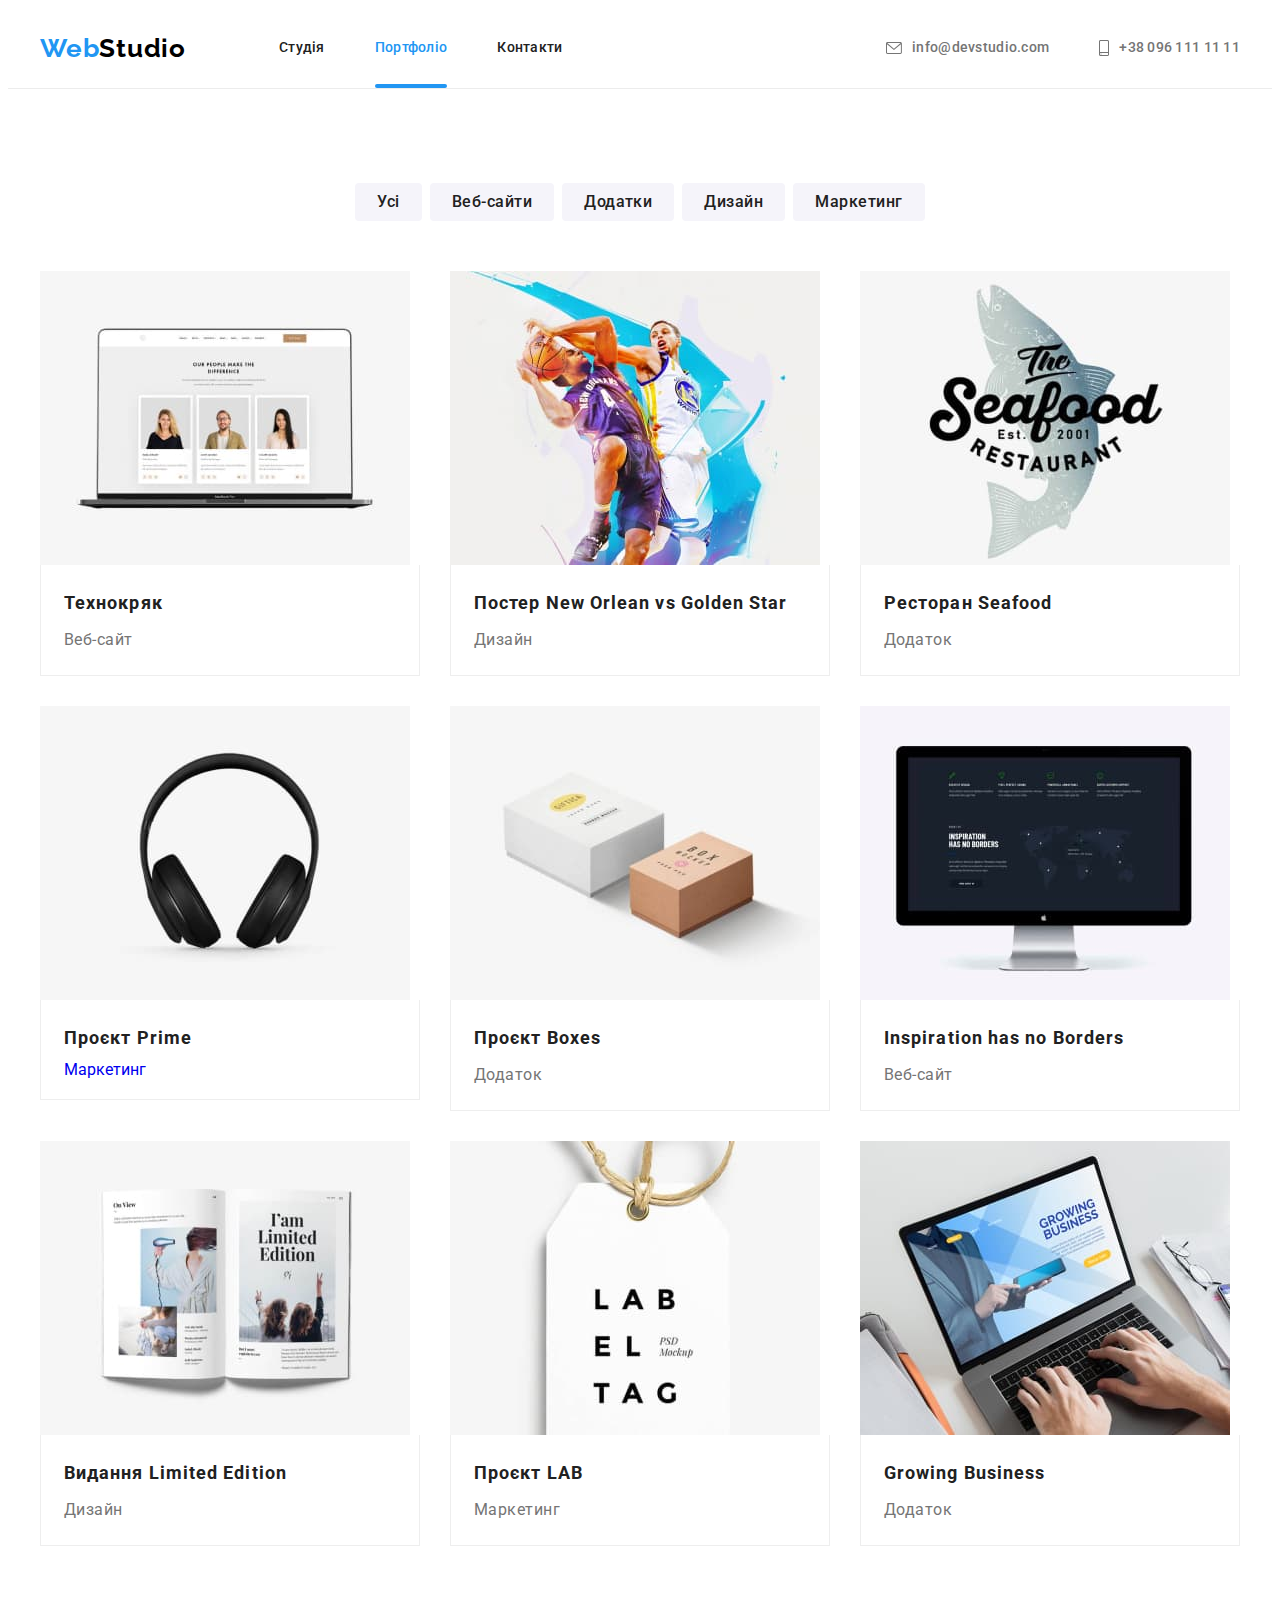
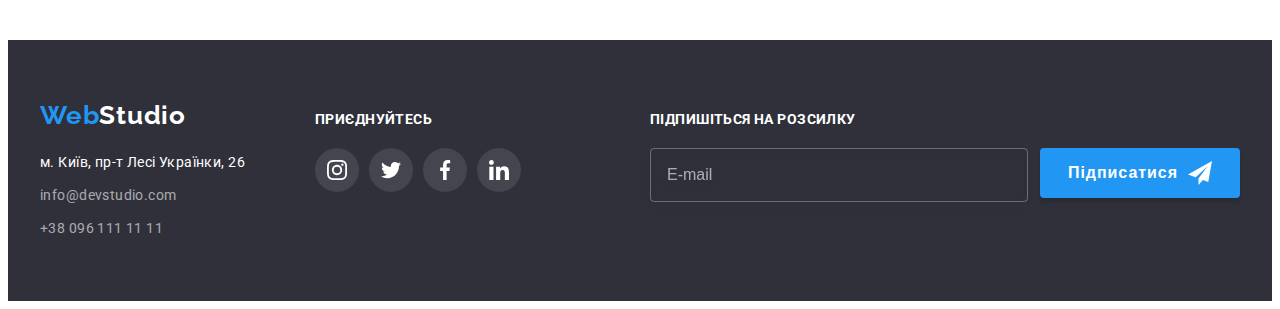
==== commit 3baf0a62: "correction logo in footer" ====
--- a/portfolio.html
+++ b/portfolio.html
@@ -275,7 +275,7 @@
       <div class="container footer__wrap">
         <div class="footer__address">
           <a class="footer__logo logo" href="#" lang="en"
-            ><span class="logo-color">Web</span><span class="footer__logo-color">Studio</span></a
+            ><span class="logo-color">Web</span><span class="footer--logo-color">Studio</span></a
           >
           <address class="address">
             <ul class="list">
